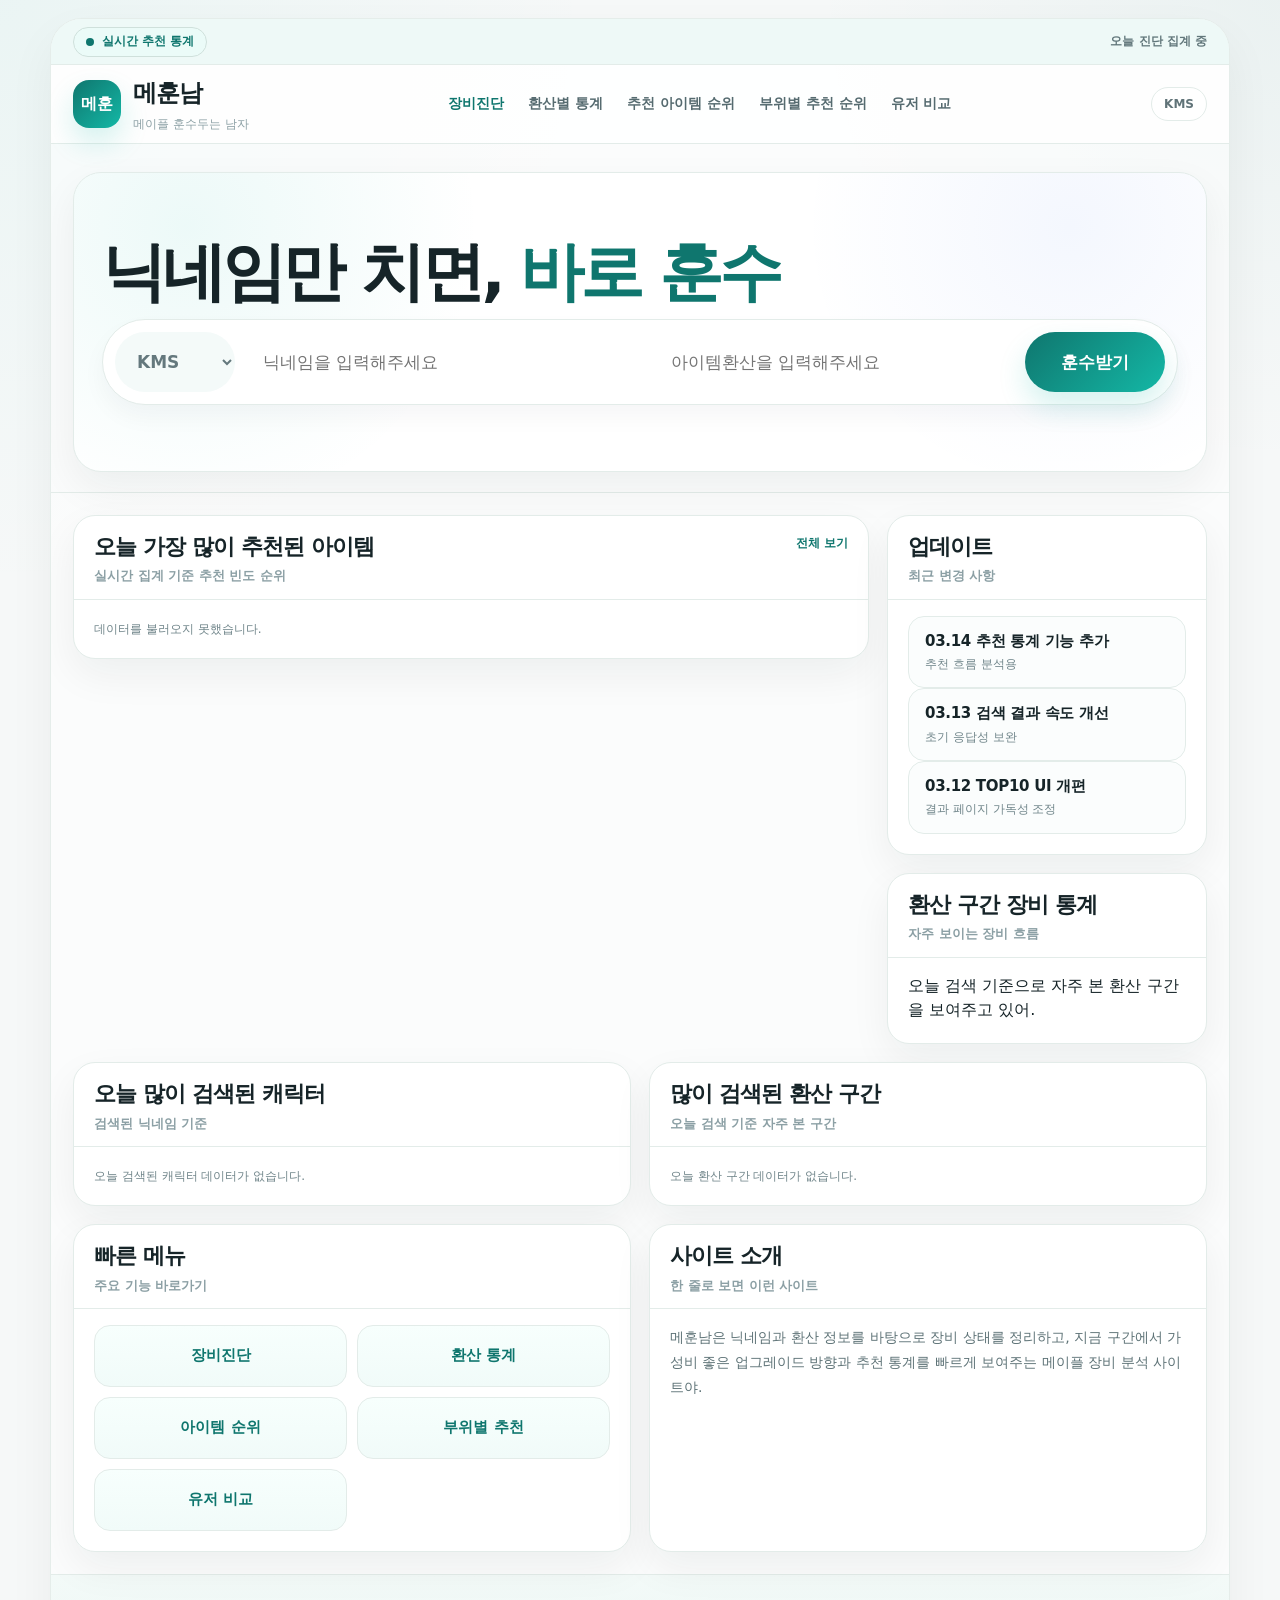
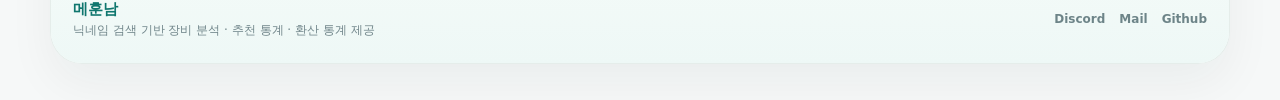
==== index.html @ 99130088 "Fix frontend diagnosis count fallback" ====
﻿<!DOCTYPE html>
<html lang="ko">
<head>
  <meta charset="UTF-8" />
  <meta name="viewport" content="width=device-width, initial-scale=1.0" />
  <title>메훈남</title>
  <link rel="stylesheet" href="/style.css?v=40" />
</head>
<body>
  <main class="page-shell">
    <div class="container">
      <div class="frame">
        <div class="top-strip">
          <div class="live-pill"><span class="live-dot"></span>실시간 추천 통계</div>
          <div class="top-meta" id="dailyDiagnosisCount">오늘 진단 집계 중</div>
        </div>

        <header class="site-header">
          <div class="header-inner">
            <a href="/index.html" class="brand">
              <div class="brand-badge">메훈</div>
              <div class="brand-copy">
                <strong>메훈남</strong>
                <span>메이플 훈수두는 남자</span>
              </div>
            </a>

            <nav class="main-nav">
              <a href="/result.html" class="active">장비진단</a>
              <a href="/stats-hwan.html">환산별 통계</a>
              <a href="/ranking-items.html">추천 아이템 순위</a>
              <a href="/ranking-slot.html">부위별 추천 순위</a>
              <a href="/compare.html">유저 비교</a>
            </nav>

            <div class="header-actions">
              <button type="button" class="action-chip">KMS</button>
            </div>
          </div>
        </header>

        <section class="hero">
          <div class="hero-grid">
            <div class="hero-panel">
              <h1 class="hero-title">닉네임만 치면, <strong>바로 훈수</strong></h1>
              <div class="search-pill">
                <select aria-label="서버">
                  <option>KMS</option>
                </select>
                <input id="nicknameInput" type="text" placeholder="닉네임을 입력해주세요" />
                <input id="hwanInput" type="text" placeholder="아이템환산을 입력해주세요" />
                <button id="searchBtn" type="button">훈수받기</button>
              </div>
            </div>
          </div>
        </section>

        <section class="home-section">
          <div class="home-grid">
            <div class="left-col">
              <section class="card">
                <div class="card-head">
                  <div>
                    <div class="card-title">오늘 가장 많이 추천된 아이템</div>
                    <div class="card-sub">실시간 집계 기준 추천 빈도 순위</div>
                  </div>
                  <a href="/ranking-items.html" class="card-link">전체 보기</a>
                </div>
                <div class="card-body">
                  <div id="recommendedItemsToday">데이터를 불러오는 중...</div>
                </div>
              </section>
            </div>

            <div class="right-col">
              <section class="card">
                <div class="card-head">
                  <div>
                    <div class="card-title">업데이트</div>
                    <div class="card-sub">최근 변경 사항</div>
                  </div>
                </div>
                <div class="card-body">
                  <div class="simple-rank-card"><div class="simple-rank-title">03.14 추천 통계 기능 추가</div><div class="simple-rank-sub">추천 흐름 분석용</div></div>
                  <div class="simple-rank-card"><div class="simple-rank-title">03.13 검색 결과 속도 개선</div><div class="simple-rank-sub">초기 응답성 보완</div></div>
                  <div class="simple-rank-card"><div class="simple-rank-title">03.12 TOP10 UI 개편</div><div class="simple-rank-sub">결과 페이지 가독성 조정</div></div>
                </div>
              </section>

              <section class="card">
                <div class="card-head">
                  <div>
                    <div class="card-title">환산 구간 장비 통계</div>
                    <div class="card-sub">자주 보이는 장비 흐름</div>
                  </div>
                </div>
                <div class="card-body">
                  <div id="hwanSummaryText">데이터를 불러오는 중...</div>
                </div>
              </section>
            </div>
          </div>

          <div class="bottom-grid">
            <section class="card">
              <div class="card-head">
                <div>
                  <div class="card-title">오늘 많이 검색된 캐릭터</div>
                  <div class="card-sub">검색된 닉네임 기준</div>
                </div>
              </div>
              <div class="card-body">
                <div id="searchedCharactersToday">데이터를 불러오는 중...</div>
              </div>
            </section>

            <section class="card">
              <div class="card-head">
                <div>
                  <div class="card-title">많이 검색된 환산 구간</div>
                  <div class="card-sub">오늘 검색 기준 자주 본 구간</div>
                </div>
              </div>
              <div class="card-body">
                <div id="hwanBucketsToday">데이터를 불러오는 중...</div>
              </div>
            </section>

            <section class="card">
              <div class="card-head">
                <div>
                  <div class="card-title">빠른 메뉴</div>
                  <div class="card-sub">주요 기능 바로가기</div>
                </div>
              </div>
              <div class="card-body quick-menu-list">
                <a href="/result.html" class="quick-menu-button">장비진단</a>
                <a href="/stats-hwan.html" class="quick-menu-button">환산 통계</a>
                <a href="/ranking-items.html" class="quick-menu-button">아이템 순위</a>
                <a href="/ranking-slot.html" class="quick-menu-button">부위별 추천</a>
                <a href="/compare.html" class="quick-menu-button">유저 비교</a>
              </div>
            </section>

            <section class="card">
              <div class="card-head">
                <div>
                  <div class="card-title">사이트 소개</div>
                  <div class="card-sub">한 줄로 보면 이런 사이트</div>
                </div>
              </div>
              <div class="card-body site-intro">
                메훈남은 닉네임과 환산 정보를 바탕으로 장비 상태를 정리하고, 지금 구간에서 가성비 좋은 업그레이드 방향과 추천 통계를 빠르게 보여주는 메이플 장비 분석 사이트야.
              </div>
            </section>
          </div>
        </section>

        <footer class="footer">
          <div class="footer-inner">
            <div>
              <div class="footer-title">메훈남</div>
              <div class="footer-sub">닉네임 검색 기반 장비 분석 · 추천 통계 · 환산 통계 제공</div>
            </div>
            <div class="footer-links">
              <a href="#">Discord</a>
              <a href="#">Mail</a>
              <a href="#">Github</a>
            </div>
          </div>
        </footer>
      </div>
    </div>
  </main>

  <script src="/script.js?v=16"></script>
</body>
</html>
---- style.css ----
:root{
  --bg:#f6f8f8;
  --panel:#ffffff;
  --panel-soft:#fbfdfd;
  --line:#e3ece9;
  --line-strong:#cfe0db;
  --text:#162428;
  --text-2:#5f7479;
  --text-3:#8ca0a5;
  --navy:#0f766e;
  --mint:#14b8a6;
  --mint-soft:#ebfbf8;
  --mint-soft-2:#f4fdfb;
  --blue:#2563eb;
  --radius-xl:28px;
  --radius-lg:22px;
  --radius-md:16px;
  --shadow:0 16px 40px rgba(17,35,42,.06);
}

*{box-sizing:border-box}
html,body{margin:0;padding:0}
body{
  font-family:Pretendard, system-ui, -apple-system, "Apple SD Gothic Neo", "Noto Sans KR", sans-serif;
  background:
    radial-gradient(circle at top left, rgba(20,184,166,.05), transparent 28%),
    radial-gradient(circle at top right, rgba(15,118,110,.05), transparent 22%),
    var(--bg);
  color:var(--text);
  line-height:1.55;
}
a{text-decoration:none;color:inherit}
button,input,select{font:inherit}
.container{width:min(1180px, calc(100% - 32px));margin:0 auto}

.page-shell{padding:18px 0 36px}
.frame{
  background:rgba(255,255,255,.55);
  border:1px solid rgba(227,236,233,.92);
  border-radius:32px;
  overflow:hidden;
  box-shadow:0 20px 48px rgba(17,35,42,.05);
}
.top-strip{
  height:46px;padding:0 22px;background:#eef9f7;border-bottom:1px solid var(--line);
  display:flex;align-items:center;justify-content:space-between
}
.live-pill{
  display:inline-flex;align-items:center;gap:8px;height:30px;padding:0 12px;
  border-radius:999px;background:var(--mint-soft);border:1px solid var(--line-strong);
  color:var(--navy);font-size:12px;font-weight:900
}
.live-dot{width:8px;height:8px;border-radius:50%;background:var(--navy)}
.top-meta{font-size:12px;color:#62777b;font-weight:800}

.site-header{
  background:rgba(255,255,255,.88);
  border-bottom:1px solid var(--line);
  padding:0 22px;
}
.header-inner{
  min-height:78px;
  display:grid;
  grid-template-columns:auto 1fr auto;
  gap:20px;
  align-items:center;
}
.brand{display:flex;align-items:center;gap:12px}
.brand-badge{
  width:48px;height:48px;border-radius:16px;
  background:linear-gradient(135deg,var(--navy),var(--mint));
  color:#fff;display:grid;place-items:center;
  font-size:16px;font-weight:900;
  box-shadow:0 14px 28px rgba(20,184,166,.18)
}
.brand-copy strong{display:block;font-size:24px;font-weight:900;letter-spacing:-.04em}
.brand-copy span{display:block;margin-top:3px;font-size:12px;color:var(--text-3)}
.main-nav{display:flex;justify-content:center;gap:24px;flex-wrap:wrap}
.main-nav a{font-size:14px;font-weight:800;color:#566b70}
.main-nav a.active{color:var(--navy)}
.header-actions{display:flex;gap:8px;flex-wrap:wrap}
.action-chip{
  height:34px;padding:0 12px;border-radius:999px;border:1px solid var(--line);
  background:#fff;color:#607378;font-size:12px;font-weight:900
}

.card{
  background:var(--panel);
  border:1px solid var(--line);
  border-radius:var(--radius-lg);
  box-shadow:var(--shadow);
  overflow:hidden;
}
.card-head{
  padding:18px 20px 12px;
  border-bottom:1px solid var(--line);
  display:flex;align-items:flex-start;justify-content:space-between;gap:12px;
}
.card-title{font-size:22px;font-weight:900;letter-spacing:-.04em;line-height:1.2}
.card-sub{margin-top:6px;font-size:13px;color:var(--text-3);font-weight:700;line-height:1.55}
.card-link{font-size:12px;font-weight:900;color:var(--navy)}
.card-body{padding:16px 20px 20px}

.search-pill{
  display:grid;grid-template-columns:120px 1fr 1fr 124px;
  gap:10px;padding:10px;border-radius:999px;background:#fff;border:1px solid var(--line);
  box-shadow:0 12px 24px rgba(17,35,42,.04)
}
.search-pill input,.search-pill select{
  height:54px;border:0;outline:0;background:transparent;border-radius:999px;padding:0 18px;font-size:16px;color:var(--text)
}
.search-pill select{background:#f4faf9;color:#64787d;font-weight:900}
.search-pill button{
  height:54px;border:0;border-radius:999px;
  background:linear-gradient(135deg,var(--navy),var(--mint));
  color:#fff;font-size:16px;font-weight:900;box-shadow:0 14px 28px rgba(20,184,166,.18)
}

.hero{padding:28px 22px 20px;border-bottom:1px solid var(--line)}
.hero-grid{display:grid;grid-template-columns:minmax(0,1fr) 286px;gap:18px;align-items:stretch}
.hero-panel{
  padding:28px;
  border:1px solid var(--line);
  border-radius:var(--radius-xl);
  background:
    radial-gradient(circle at 10% 18%, rgba(20,184,166,.08), transparent 28%),
    radial-gradient(circle at 88% 18%, rgba(37,99,235,.05), transparent 26%),
    var(--panel);
  box-shadow:var(--shadow)
}
.hero-title{margin:0 0 12px;font-size:56px;font-weight:900;letter-spacing:-.06em;line-height:1.08}
.hero-title strong{color:var(--navy)}
.hero-desc{margin:0 0 22px;max-width:760px;font-size:16px;color:#61777c;line-height:1.75}
.hero-side-card{
  border:1px solid var(--line);border-radius:var(--radius-xl);background:var(--panel);box-shadow:var(--shadow);
  padding:20px;display:flex;flex-direction:column;justify-content:center
}
.side-k{font-size:12px;color:var(--text-3);font-weight:900}
.side-v{margin-top:8px;font-size:24px;line-height:1.3;font-weight:900;letter-spacing:-.04em}
.side-sub{margin-top:8px;font-size:13px;color:#697f84;line-height:1.65}

.home-section{padding:22px}
.home-grid{
  display:grid;grid-template-columns:minmax(0,1fr) 320px;gap:18px;align-items:start
}
.right-col,.left-col{display:grid;gap:18px}
.bottom-grid{display:grid;grid-template-columns:1fr 1fr;gap:18px;margin-top:18px}

.today-rec-hero,.today-rec-row,.simple-rank-card,.bucket-row,.quick-menu-button{
  border:1px solid var(--line);
  background:var(--panel-soft);
  border-radius:16px;
}
.today-rec-hero{
  display:grid;grid-template-columns:40px 1fr 70px;gap:12px;align-items:center;padding:14px 16px;margin-bottom:10px
}
.today-rec-row{
  display:grid;grid-template-columns:34px 1fr 54px 56px;gap:10px;align-items:center;padding:12px 14px
}
.today-rec-list,.quick-menu-list{display:grid;gap:10px}
.today-rec-rank,.today-rec-row-rank{
  width:34px;height:34px;border-radius:50%;display:grid;place-items:center;
  background:var(--mint-soft);border:1px solid var(--line-strong);color:var(--navy);font-size:13px;font-weight:900
}
.today-rec-title,.today-rec-row-title,.simple-rank-title,.bucket-label{
  font-size:15px;font-weight:900;line-height:1.35;letter-spacing:-.02em
}
.today-rec-sub,.today-rec-meta,.today-rec-row-sub,.simple-rank-sub,.bucket-count,.empty-text{
  margin-top:4px;font-size:12px;color:#70858a;line-height:1.55
}
.today-rec-delta,.today-rec-row-delta{font-size:13px;font-weight:900;color:var(--navy);text-align:right}
.today-rec-row-count{font-size:12px;font-weight:800;color:#5f7378;text-align:right}

.simple-rank-card,.bucket-row{padding:14px 16px;min-height:64px;display:flex;flex-direction:column;justify-content:center}
.bucket-row{display:flex;justify-content:space-between;align-items:center}

.quick-menu-list{grid-template-columns:1fr 1fr}
.quick-menu-button{
  min-height:62px;padding:14px 16px;display:flex;align-items:center;justify-content:center;text-align:center;
  font-size:15px;font-weight:900;color:var(--navy);background:linear-gradient(180deg,#f7fffd,#f1fbf9)
}
.site-intro{font-size:14px;color:#5e7377;line-height:1.8}

.table-wrap{overflow:auto}
.table{width:100%;border-collapse:collapse;min-width:980px}
.table th,.table td{padding:12px 12px;border-bottom:1px solid var(--line);text-align:left;font-size:13px;vertical-align:top}
.table th{background:#f3faf8;color:#51666b;font-weight:900}
.table tr:last-child td{border-bottom:0}

.footer{padding:0 22px;background:linear-gradient(180deg,#f3faf8,#eef8f6);border-top:1px solid var(--line)}
.footer-inner{min-height:88px;display:flex;align-items:center;justify-content:space-between;gap:14px;flex-wrap:wrap}
.footer-title{font-size:15px;font-weight:900;color:var(--navy)}
.footer-sub{font-size:12px;color:#70858a;line-height:1.55}
.footer-links{display:flex;gap:14px;flex-wrap:wrap}
.footer-links a{font-size:12px;color:#6d8488;font-weight:800}

.page-hero{padding:22px}
.page-title{font-size:32px;font-weight:900;letter-spacing:-.05em;margin:0 0 8px}
.page-desc{font-size:14px;color:#63787d;line-height:1.65;margin:0}
.filters{
  display:grid;grid-template-columns:repeat(5,minmax(0,1fr));gap:10px;
}
.filters.filters-6{grid-template-columns:repeat(6,minmax(0,1fr))}
.filters input,.filters select,.filters button{
  height:46px;border-radius:14px;border:1px solid var(--line);padding:0 14px;background:#fff
}
.filters button{border:0;background:linear-gradient(135deg,var(--navy),var(--mint));color:#fff;font-weight:900}
.top3-wrap{display:grid;grid-template-columns:repeat(3,1fr);gap:14px}
.top3-card{border:1px solid var(--line);border-radius:18px;background:var(--panel-soft);padding:16px}
.top3-rank{font-size:12px;font-weight:900;color:#71848a}
.top3-name{margin-top:8px;font-size:18px;font-weight:900;line-height:1.3}
.top3-sub{margin-top:6px;font-size:13px;color:#71848a;line-height:1.6}
.metric-row{display:grid;grid-template-columns:1fr 1fr;gap:10px;margin-top:12px}
.metric-box{border:1px solid var(--line);border-radius:14px;background:#fff;padding:10px}
.metric-k{font-size:12px;color:#71848a;font-weight:900}
.metric-v{margin-top:6px;font-size:16px;font-weight:900;color:var(--navy)}

.compare-grid{display:grid;grid-template-columns:1fr 1fr;gap:18px}
.compare-box{border:1px solid var(--line);border-radius:18px;background:var(--panel-soft);padding:16px}
.compare-box h3{margin:0 0 10px;font-size:18px}
.grid-2{display:grid;grid-template-columns:1fr 1fr;gap:18px}

@media (max-width:1100px){
  .header-inner{grid-template-columns:1fr}
  .main-nav{justify-content:flex-start;gap:16px}
  .hero-grid,.home-grid,.bottom-grid,.compare-grid,.grid-2{grid-template-columns:1fr}
  .search-pill,.filters,.filters.filters-6,.top3-wrap{grid-template-columns:1fr}
}
@media (max-width:760px){
  .container{width:min(1180px, calc(100% - 20px))}
  .top-strip,.site-header,.hero,.home-section,.page-hero,.footer{padding-left:14px;padding-right:14px}
  .frame{border-radius:22px}
  .brand-badge{width:42px;height:42px;border-radius:14px;font-size:14px}
  .brand-copy strong{font-size:20px}
  .hero-title{font-size:34px}
  .header-actions{display:none}
  .main-nav{gap:14px}
  .main-nav a{font-size:13px}
  .today-rec-row{grid-template-columns:34px 1fr 56px}
  .today-rec-row-count{display:none}
  .quick-menu-list{grid-template-columns:1fr}
}


/* v8 search focus */
.hero-grid{
  grid-template-columns:1fr !important;
}
.hero-panel{
  min-height:300px;
  display:flex;
  flex-direction:column;
  justify-content:center;
}
.hero-title{
  font-size:64px !important;
  line-height:1.04 !important;
  margin-bottom:14px !important;
}
.hero-desc{
  font-size:17px !important;
  max-width:820px !important;
  margin-bottom:26px !important;
}
.search-pill{
  grid-template-columns:120px 1.1fr 1fr 140px !important;
  padding:12px !important;
}
.search-pill input,
.search-pill select,
.search-pill button{
  height:60px !important;
  font-size:17px !important;
}
.home-grid{
  grid-template-columns:minmax(0,1fr) 320px !important;
}
@media (max-width:1100px){
  .hero-title{
    font-size:44px !important;
    line-height:1.1 !important;
  }
  .search-pill{
    grid-template-columns:1fr !important;
  }
}
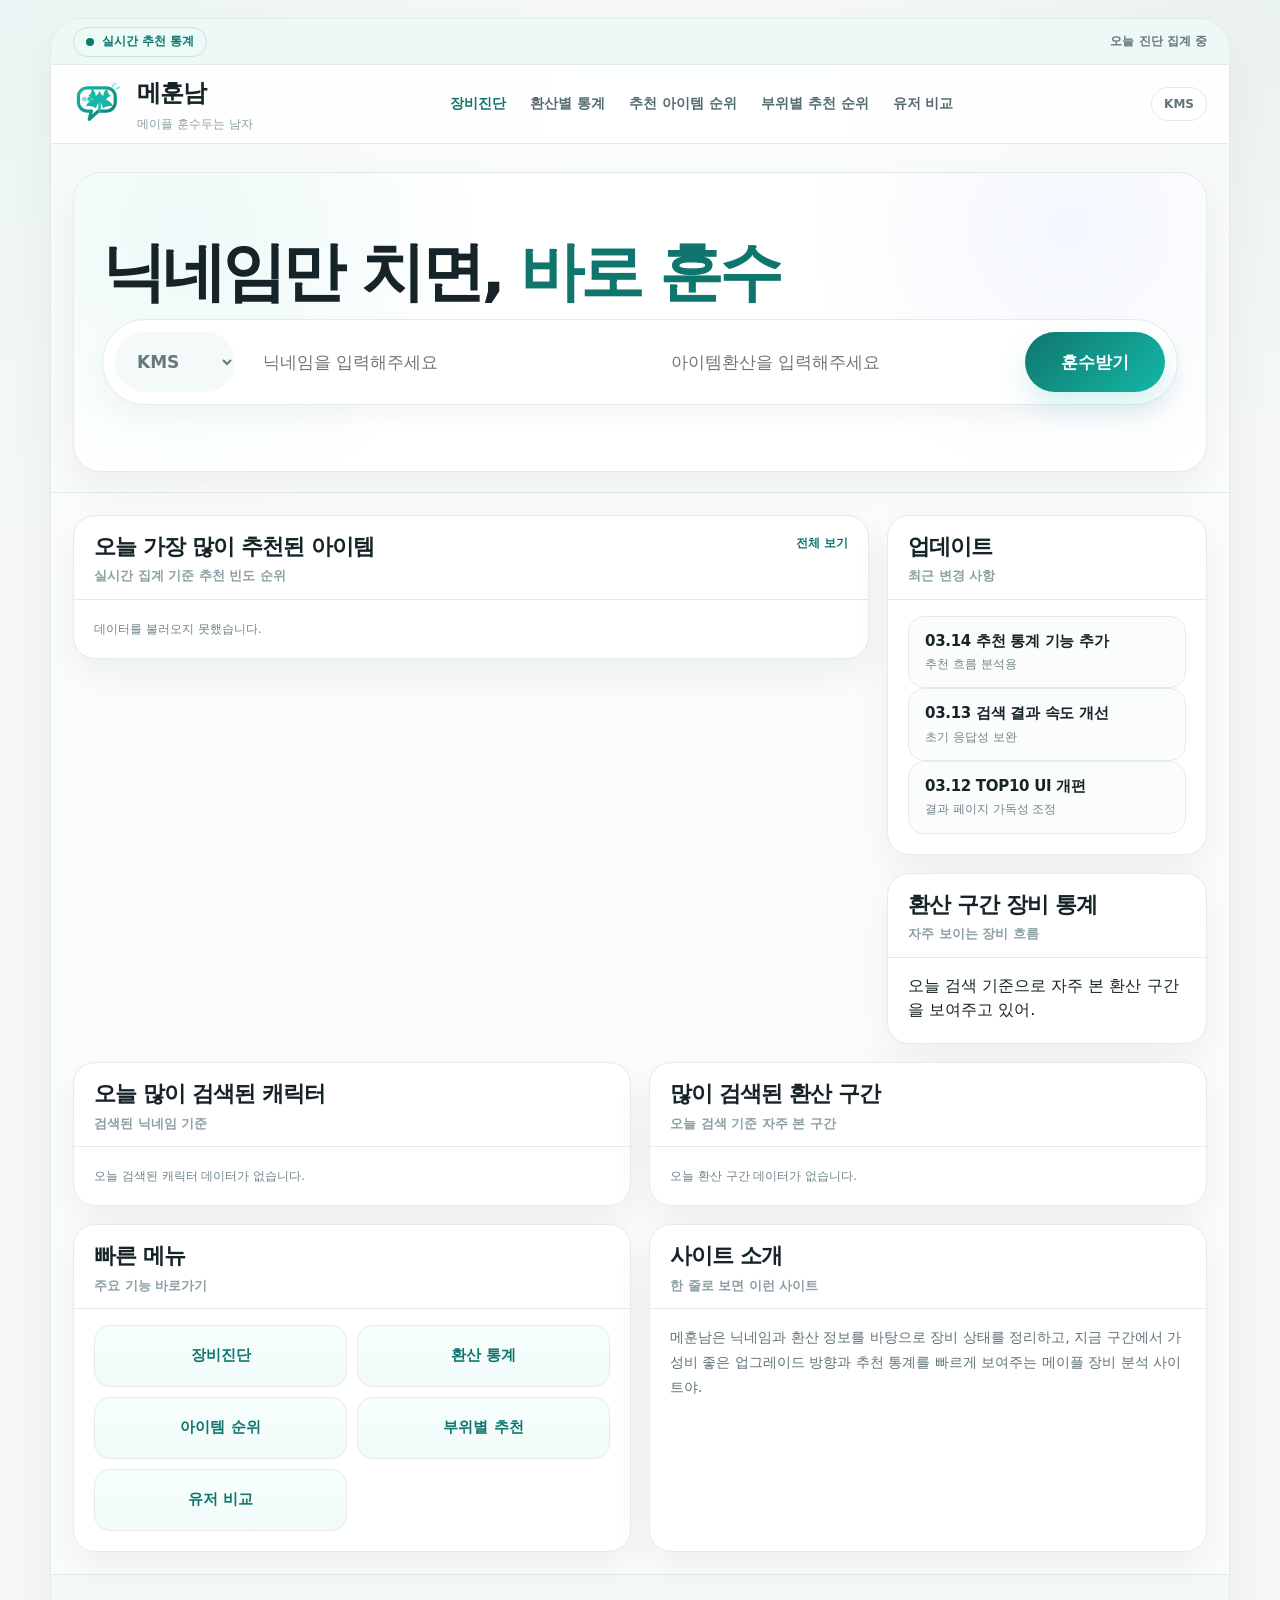
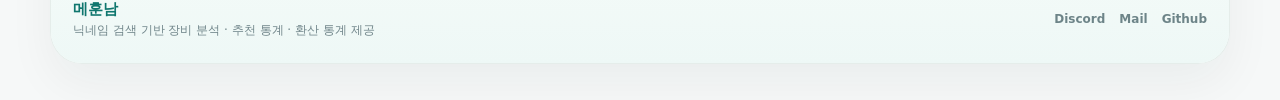
==== commit f8e486ff: "Add files via upload" ====
--- a/index.html
+++ b/index.html
@@ -1,179 +1,179 @@
-﻿<!DOCTYPE html>
-<html lang="ko">
-<head>
-  <meta charset="UTF-8" />
-  <meta name="viewport" content="width=device-width, initial-scale=1.0" />
-  <title>메훈남</title>
-  <link rel="stylesheet" href="/style.css?v=40" />
-</head>
-<body>
-  <main class="page-shell">
-    <div class="container">
-      <div class="frame">
-        <div class="top-strip">
-          <div class="live-pill"><span class="live-dot"></span>실시간 추천 통계</div>
+﻿<!DOCTYPE html>
+<html lang="ko">
+<head>
+  <meta charset="UTF-8" />
+  <meta name="viewport" content="width=device-width, initial-scale=1.0" />
+  <title>메훈남</title>
+  <link rel="stylesheet" href="/style.css?v=40" />
+</head>
+<body>
+  <main class="page-shell">
+    <div class="container">
+      <div class="frame">
+        <div class="top-strip">
+          <div class="live-pill"><span class="live-dot"></span>실시간 추천 통계</div>
           <div class="top-meta" id="dailyDiagnosisCount">오늘 진단 집계 중</div>
-        </div>
-
-        <header class="site-header">
-          <div class="header-inner">
-            <a href="/index.html" class="brand">
-              <div class="brand-badge">메훈</div>
-              <div class="brand-copy">
-                <strong>메훈남</strong>
-                <span>메이플 훈수두는 남자</span>
-              </div>
-            </a>
-
-            <nav class="main-nav">
-              <a href="/result.html" class="active">장비진단</a>
-              <a href="/stats-hwan.html">환산별 통계</a>
-              <a href="/ranking-items.html">추천 아이템 순위</a>
-              <a href="/ranking-slot.html">부위별 추천 순위</a>
-              <a href="/compare.html">유저 비교</a>
-            </nav>
-
+        </div>
+
+        <header class="site-header">
+          <div class="header-inner">
+            <a href="/index.html" class="brand">
+              <div class="brand-badge" aria-hidden="true">메훈</div>
+              <div class="brand-copy">
+                <strong>메훈남</strong>
+                <span>메이플 훈수두는 남자</span>
+              </div>
+            </a>
+
+            <nav class="main-nav">
+              <a href="/result.html" class="active">장비진단</a>
+              <a href="/stats-hwan.html">환산별 통계</a>
+              <a href="/ranking-items.html">추천 아이템 순위</a>
+              <a href="/ranking-slot.html">부위별 추천 순위</a>
+              <a href="/compare.html">유저 비교</a>
+            </nav>
+
             <div class="header-actions">
               <button type="button" class="action-chip">KMS</button>
-            </div>
-          </div>
-        </header>
-
-        <section class="hero">
-          <div class="hero-grid">
-            <div class="hero-panel">
-              <h1 class="hero-title">닉네임만 치면, <strong>바로 훈수</strong></h1>-
-              <div class="search-pill">
-                <select aria-label="서버">
-                  <option>KMS</option>
-                </select>
-                <input id="nicknameInput" type="text" placeholder="닉네임을 입력해주세요" />
-                <input id="hwanInput" type="text" placeholder="아이템환산을 입력해주세요" />
-                <button id="searchBtn" type="button">훈수받기</button>
-              </div>
-            </div>
-          </div>
-        </section>
-
-        <section class="home-section">
-          <div class="home-grid">
-            <div class="left-col">
-              <section class="card">
-                <div class="card-head">
-                  <div>
-                    <div class="card-title">오늘 가장 많이 추천된 아이템</div>
-                    <div class="card-sub">실시간 집계 기준 추천 빈도 순위</div>
-                  </div>
-                  <a href="/ranking-items.html" class="card-link">전체 보기</a>
-                </div>
-                <div class="card-body">
-                  <div id="recommendedItemsToday">데이터를 불러오는 중...</div>
-                </div>
-              </section>
-            </div>
-
-            <div class="right-col">
-              <section class="card">
-                <div class="card-head">
-                  <div>
-                    <div class="card-title">업데이트</div>
-                    <div class="card-sub">최근 변경 사항</div>
-                  </div>
-                </div>
-                <div class="card-body">
-                  <div class="simple-rank-card"><div class="simple-rank-title">03.14 추천 통계 기능 추가</div><div class="simple-rank-sub">추천 흐름 분석용</div></div>
-                  <div class="simple-rank-card"><div class="simple-rank-title">03.13 검색 결과 속도 개선</div><div class="simple-rank-sub">초기 응답성 보완</div></div>
-                  <div class="simple-rank-card"><div class="simple-rank-title">03.12 TOP10 UI 개편</div><div class="simple-rank-sub">결과 페이지 가독성 조정</div></div>
-                </div>
-              </section>
-
-              <section class="card">
-                <div class="card-head">
-                  <div>
-                    <div class="card-title">환산 구간 장비 통계</div>
-                    <div class="card-sub">자주 보이는 장비 흐름</div>
-                  </div>
-                </div>
-                <div class="card-body">
-                  <div id="hwanSummaryText">데이터를 불러오는 중...</div>
-                </div>
-              </section>
-            </div>
-          </div>
-
-          <div class="bottom-grid">
-            <section class="card">
-              <div class="card-head">
-                <div>
-                  <div class="card-title">오늘 많이 검색된 캐릭터</div>
-                  <div class="card-sub">검색된 닉네임 기준</div>
-                </div>
-              </div>
-              <div class="card-body">
-                <div id="searchedCharactersToday">데이터를 불러오는 중...</div>
-              </div>
-            </section>
-
-            <section class="card">
-              <div class="card-head">
-                <div>
-                  <div class="card-title">많이 검색된 환산 구간</div>
-                  <div class="card-sub">오늘 검색 기준 자주 본 구간</div>
-                </div>
-              </div>
-              <div class="card-body">
-                <div id="hwanBucketsToday">데이터를 불러오는 중...</div>
-              </div>
-            </section>
-
-            <section class="card">
-              <div class="card-head">
-                <div>
-                  <div class="card-title">빠른 메뉴</div>
-                  <div class="card-sub">주요 기능 바로가기</div>
-                </div>
-              </div>
-              <div class="card-body quick-menu-list">
-                <a href="/result.html" class="quick-menu-button">장비진단</a>
-                <a href="/stats-hwan.html" class="quick-menu-button">환산 통계</a>
-                <a href="/ranking-items.html" class="quick-menu-button">아이템 순위</a>
-                <a href="/ranking-slot.html" class="quick-menu-button">부위별 추천</a>
-                <a href="/compare.html" class="quick-menu-button">유저 비교</a>
-              </div>
-            </section>
-
-            <section class="card">
-              <div class="card-head">
-                <div>
-                  <div class="card-title">사이트 소개</div>
-                  <div class="card-sub">한 줄로 보면 이런 사이트</div>
-                </div>
-              </div>
-              <div class="card-body site-intro">
-                메훈남은 닉네임과 환산 정보를 바탕으로 장비 상태를 정리하고, 지금 구간에서 가성비 좋은 업그레이드 방향과 추천 통계를 빠르게 보여주는 메이플 장비 분석 사이트야.
-              </div>
-            </section>
-          </div>
-        </section>
-
-        <footer class="footer">
-          <div class="footer-inner">
-            <div>
-              <div class="footer-title">메훈남</div>
-              <div class="footer-sub">닉네임 검색 기반 장비 분석 · 추천 통계 · 환산 통계 제공</div>
-            </div>
-            <div class="footer-links">
-              <a href="#">Discord</a>
-              <a href="#">Mail</a>
-              <a href="#">Github</a>
-            </div>
-          </div>
-        </footer>
-      </div>
-    </div>
-  </main>
-
-  <script src="/script.js?v=16"></script>
-</body>
-</html>
+            </div>
+          </div>
+        </header>
+
+        <section class="hero">
+          <div class="hero-grid">
+            <div class="hero-panel">
+              <h1 class="hero-title">닉네임만 치면, <strong>바로 훈수</strong></h1>
+
+              <div class="search-pill">
+                <select aria-label="서버">
+                  <option>KMS</option>
+                </select>
+                <input id="nicknameInput" type="text" placeholder="닉네임을 입력해주세요" />
+                <input id="hwanInput" type="text" placeholder="아이템환산을 입력해주세요" />
+                <button id="searchBtn" type="button">훈수받기</button>
+              </div>
+            </div>
+          </div>
+        </section>
+
+        <section class="home-section">
+          <div class="home-grid">
+            <div class="left-col">
+              <section class="card">
+                <div class="card-head">
+                  <div>
+                    <div class="card-title">오늘 가장 많이 추천된 아이템</div>
+                    <div class="card-sub">실시간 집계 기준 추천 빈도 순위</div>
+                  </div>
+                  <a href="/ranking-items.html" class="card-link">전체 보기</a>
+                </div>
+                <div class="card-body">
+                  <div id="recommendedItemsToday">데이터를 불러오는 중...</div>
+                </div>
+              </section>
+            </div>
+
+            <div class="right-col">
+              <section class="card">
+                <div class="card-head">
+                  <div>
+                    <div class="card-title">업데이트</div>
+                    <div class="card-sub">최근 변경 사항</div>
+                  </div>
+                </div>
+                <div class="card-body">
+                  <div class="simple-rank-card"><div class="simple-rank-title">03.14 추천 통계 기능 추가</div><div class="simple-rank-sub">추천 흐름 분석용</div></div>
+                  <div class="simple-rank-card"><div class="simple-rank-title">03.13 검색 결과 속도 개선</div><div class="simple-rank-sub">초기 응답성 보완</div></div>
+                  <div class="simple-rank-card"><div class="simple-rank-title">03.12 TOP10 UI 개편</div><div class="simple-rank-sub">결과 페이지 가독성 조정</div></div>
+                </div>
+              </section>
+
+              <section class="card">
+                <div class="card-head">
+                  <div>
+                    <div class="card-title">환산 구간 장비 통계</div>
+                    <div class="card-sub">자주 보이는 장비 흐름</div>
+                  </div>
+                </div>
+                <div class="card-body">
+                  <div id="hwanSummaryText">데이터를 불러오는 중...</div>
+                </div>
+              </section>
+            </div>
+          </div>
+
+          <div class="bottom-grid">
+            <section class="card">
+              <div class="card-head">
+                <div>
+                  <div class="card-title">오늘 많이 검색된 캐릭터</div>
+                  <div class="card-sub">검색된 닉네임 기준</div>
+                </div>
+              </div>
+              <div class="card-body">
+                <div id="searchedCharactersToday">데이터를 불러오는 중...</div>
+              </div>
+            </section>
+
+            <section class="card">
+              <div class="card-head">
+                <div>
+                  <div class="card-title">많이 검색된 환산 구간</div>
+                  <div class="card-sub">오늘 검색 기준 자주 본 구간</div>
+                </div>
+              </div>
+              <div class="card-body">
+                <div id="hwanBucketsToday">데이터를 불러오는 중...</div>
+              </div>
+            </section>
+
+            <section class="card">
+              <div class="card-head">
+                <div>
+                  <div class="card-title">빠른 메뉴</div>
+                  <div class="card-sub">주요 기능 바로가기</div>
+                </div>
+              </div>
+              <div class="card-body quick-menu-list">
+                <a href="/result.html" class="quick-menu-button">장비진단</a>
+                <a href="/stats-hwan.html" class="quick-menu-button">환산 통계</a>
+                <a href="/ranking-items.html" class="quick-menu-button">아이템 순위</a>
+                <a href="/ranking-slot.html" class="quick-menu-button">부위별 추천</a>
+                <a href="/compare.html" class="quick-menu-button">유저 비교</a>
+              </div>
+            </section>
+
+            <section class="card">
+              <div class="card-head">
+                <div>
+                  <div class="card-title">사이트 소개</div>
+                  <div class="card-sub">한 줄로 보면 이런 사이트</div>
+                </div>
+              </div>
+              <div class="card-body site-intro">
+                메훈남은 닉네임과 환산 정보를 바탕으로 장비 상태를 정리하고, 지금 구간에서 가성비 좋은 업그레이드 방향과 추천 통계를 빠르게 보여주는 메이플 장비 분석 사이트야.
+              </div>
+            </section>
+          </div>
+        </section>
+
+        <footer class="footer">
+          <div class="footer-inner">
+            <div>
+              <div class="footer-title">메훈남</div>
+              <div class="footer-sub">닉네임 검색 기반 장비 분석 · 추천 통계 · 환산 통계 제공</div>
+            </div>
+            <div class="footer-links">
+              <a href="#">Discord</a>
+              <a href="#">Mail</a>
+              <a href="#">Github</a>
+            </div>
+          </div>
+        </footer>
+      </div>
+    </div>
+  </main>
+
+  <script src="/script.js?v=17"></script>
+</body>
+</html>
--- a/style.css
+++ b/style.css
@@ -68,12 +68,14 @@
 }
 .brand{display:flex;align-items:center;gap:12px}
 .brand-badge{
-  width:48px;height:48px;border-radius:16px;
-  background:linear-gradient(135deg,var(--navy),var(--mint));
-  color:#fff;display:grid;place-items:center;
-  font-size:16px;font-weight:900;
-  box-shadow:0 14px 28px rgba(20,184,166,.18)
-}
+  width:52px;height:52px;flex:0 0 52px;
+  border-radius:16px;
+  background:url('/logo-a.svg') center/contain no-repeat;
+  color:transparent;display:block;
+  box-shadow:none;
+  text-indent:-9999px;overflow:hidden;
+}
+.brand-badge::before{content:"";display:block;width:100%;height:100%}
 .brand-copy strong{display:block;font-size:24px;font-weight:900;letter-spacing:-.04em}
 .brand-copy span{display:block;margin-top:3px;font-size:12px;color:var(--text-3)}
 .main-nav{display:flex;justify-content:center;gap:24px;flex-wrap:wrap}
@@ -231,7 +233,7 @@
   .container{width:min(1180px, calc(100% - 20px))}
   .top-strip,.site-header,.hero,.home-section,.page-hero,.footer{padding-left:14px;padding-right:14px}
   .frame{border-radius:22px}
-  .brand-badge{width:42px;height:42px;border-radius:14px;font-size:14px}
+  .brand-badge{width:44px;height:44px;flex-basis:44px;border-radius:14px}
   .brand-copy strong{font-size:20px}
   .hero-title{font-size:34px}
   .header-actions{display:none}
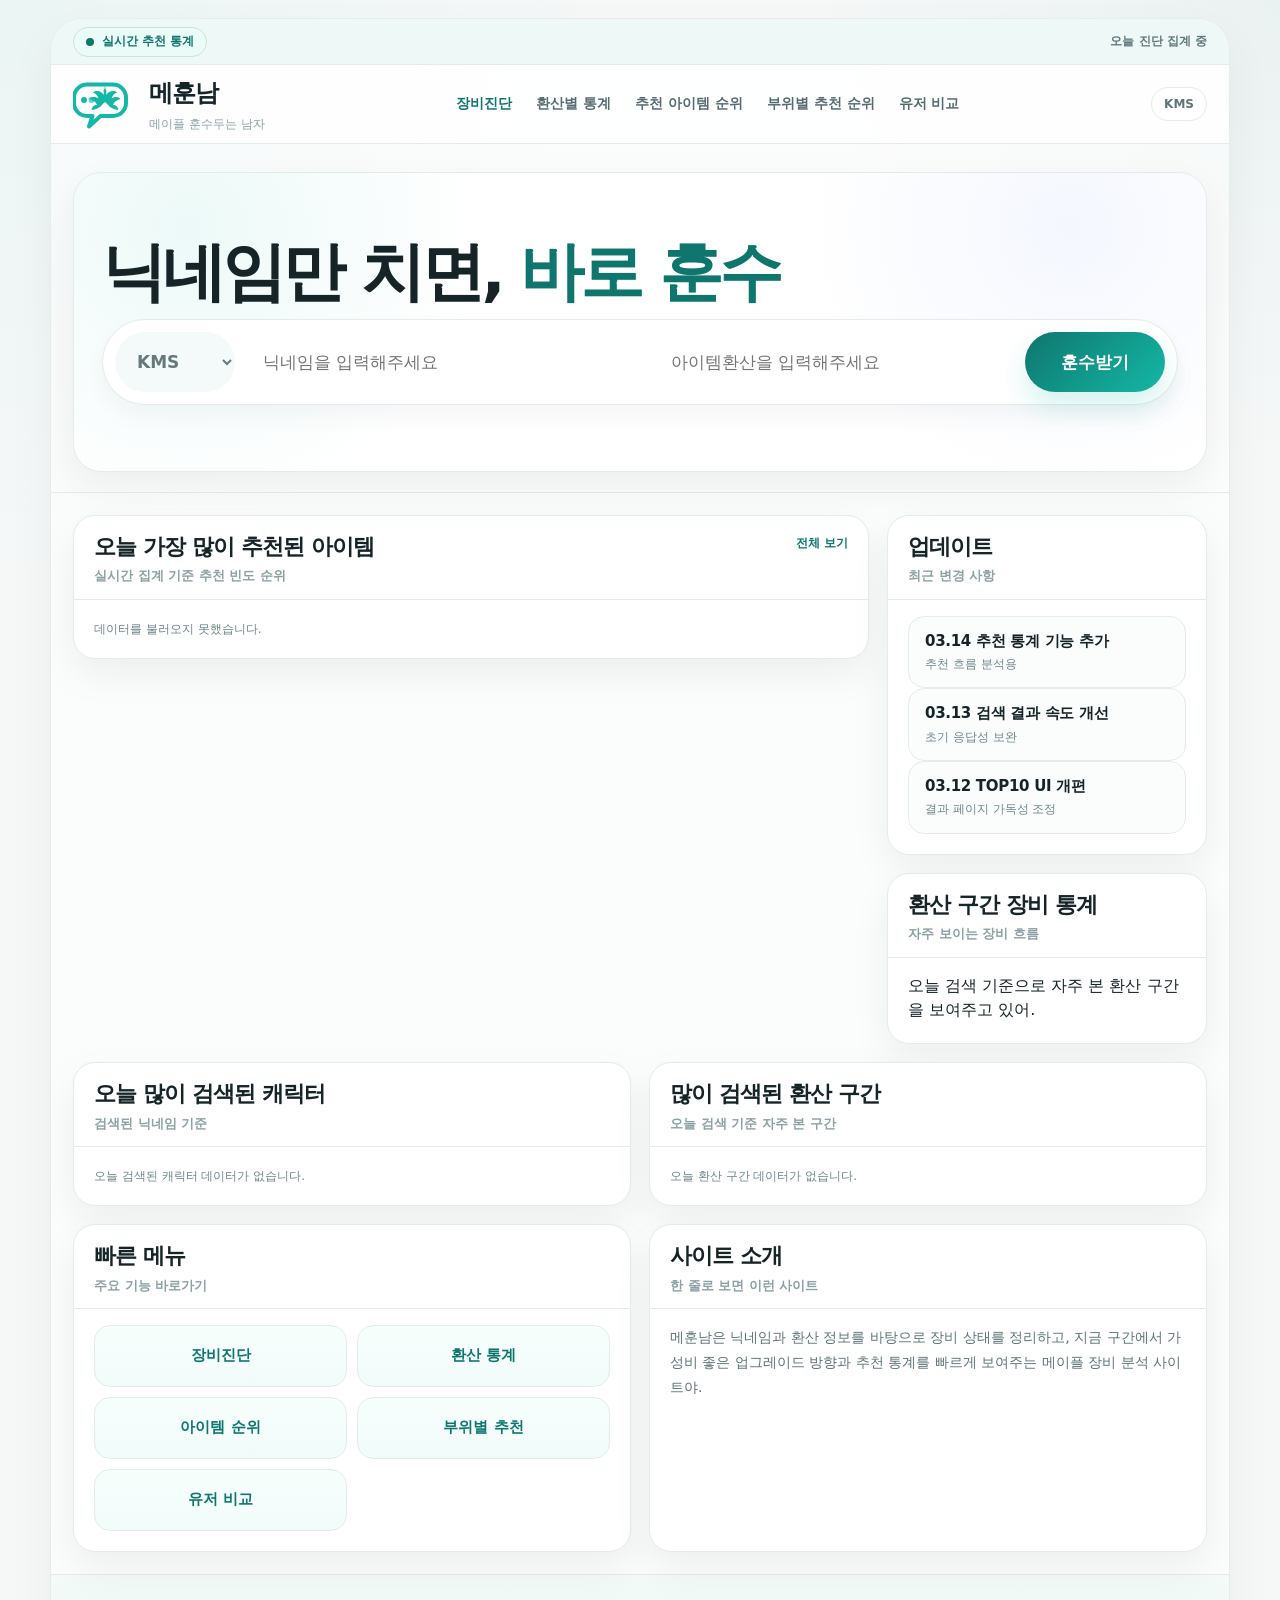
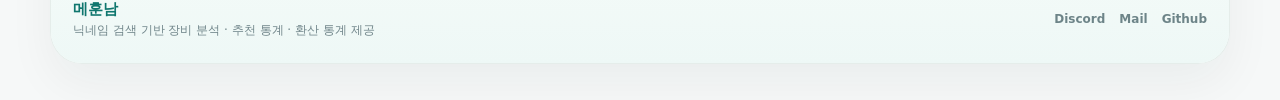
==== commit 6a052ebe: "Add files via upload" ====
--- a/index.html
+++ b/index.html
@@ -18,7 +18,7 @@
         <header class="site-header">
           <div class="header-inner">
             <a href="/index.html" class="brand">
-              <div class="brand-badge" aria-hidden="true">메훈</div>
+              <img class="brand-logo" src="/logo-a.svg" alt="메훈남 로고">
               <div class="brand-copy">
                 <strong>메훈남</strong>
                 <span>메이플 훈수두는 남자</span>
--- a/style.css
+++ b/style.css
@@ -67,15 +67,6 @@
   align-items:center;
 }
 .brand{display:flex;align-items:center;gap:12px}
-.brand-badge{
-  width:52px;height:52px;flex:0 0 52px;
-  border-radius:16px;
-  background:url('/logo-a.svg') center/contain no-repeat;
-  color:transparent;display:block;
-  box-shadow:none;
-  text-indent:-9999px;overflow:hidden;
-}
-.brand-badge::before{content:"";display:block;width:100%;height:100%}
 .brand-copy strong{display:block;font-size:24px;font-weight:900;letter-spacing:-.04em}
 .brand-copy span{display:block;margin-top:3px;font-size:12px;color:var(--text-3)}
 .main-nav{display:flex;justify-content:center;gap:24px;flex-wrap:wrap}
@@ -233,8 +224,7 @@
   .container{width:min(1180px, calc(100% - 20px))}
   .top-strip,.site-header,.hero,.home-section,.page-hero,.footer{padding-left:14px;padding-right:14px}
   .frame{border-radius:22px}
-  .brand-badge{width:44px;height:44px;flex-basis:44px;border-radius:14px}
-  .brand-copy strong{font-size:20px}
+    .brand-copy strong{font-size:20px}
   .hero-title{font-size:34px}
   .header-actions{display:none}
   .main-nav{gap:14px}
@@ -287,3 +277,5 @@
     grid-template-columns:1fr !important;
   }
 }
+
+.brand-badge{display:none !important;}
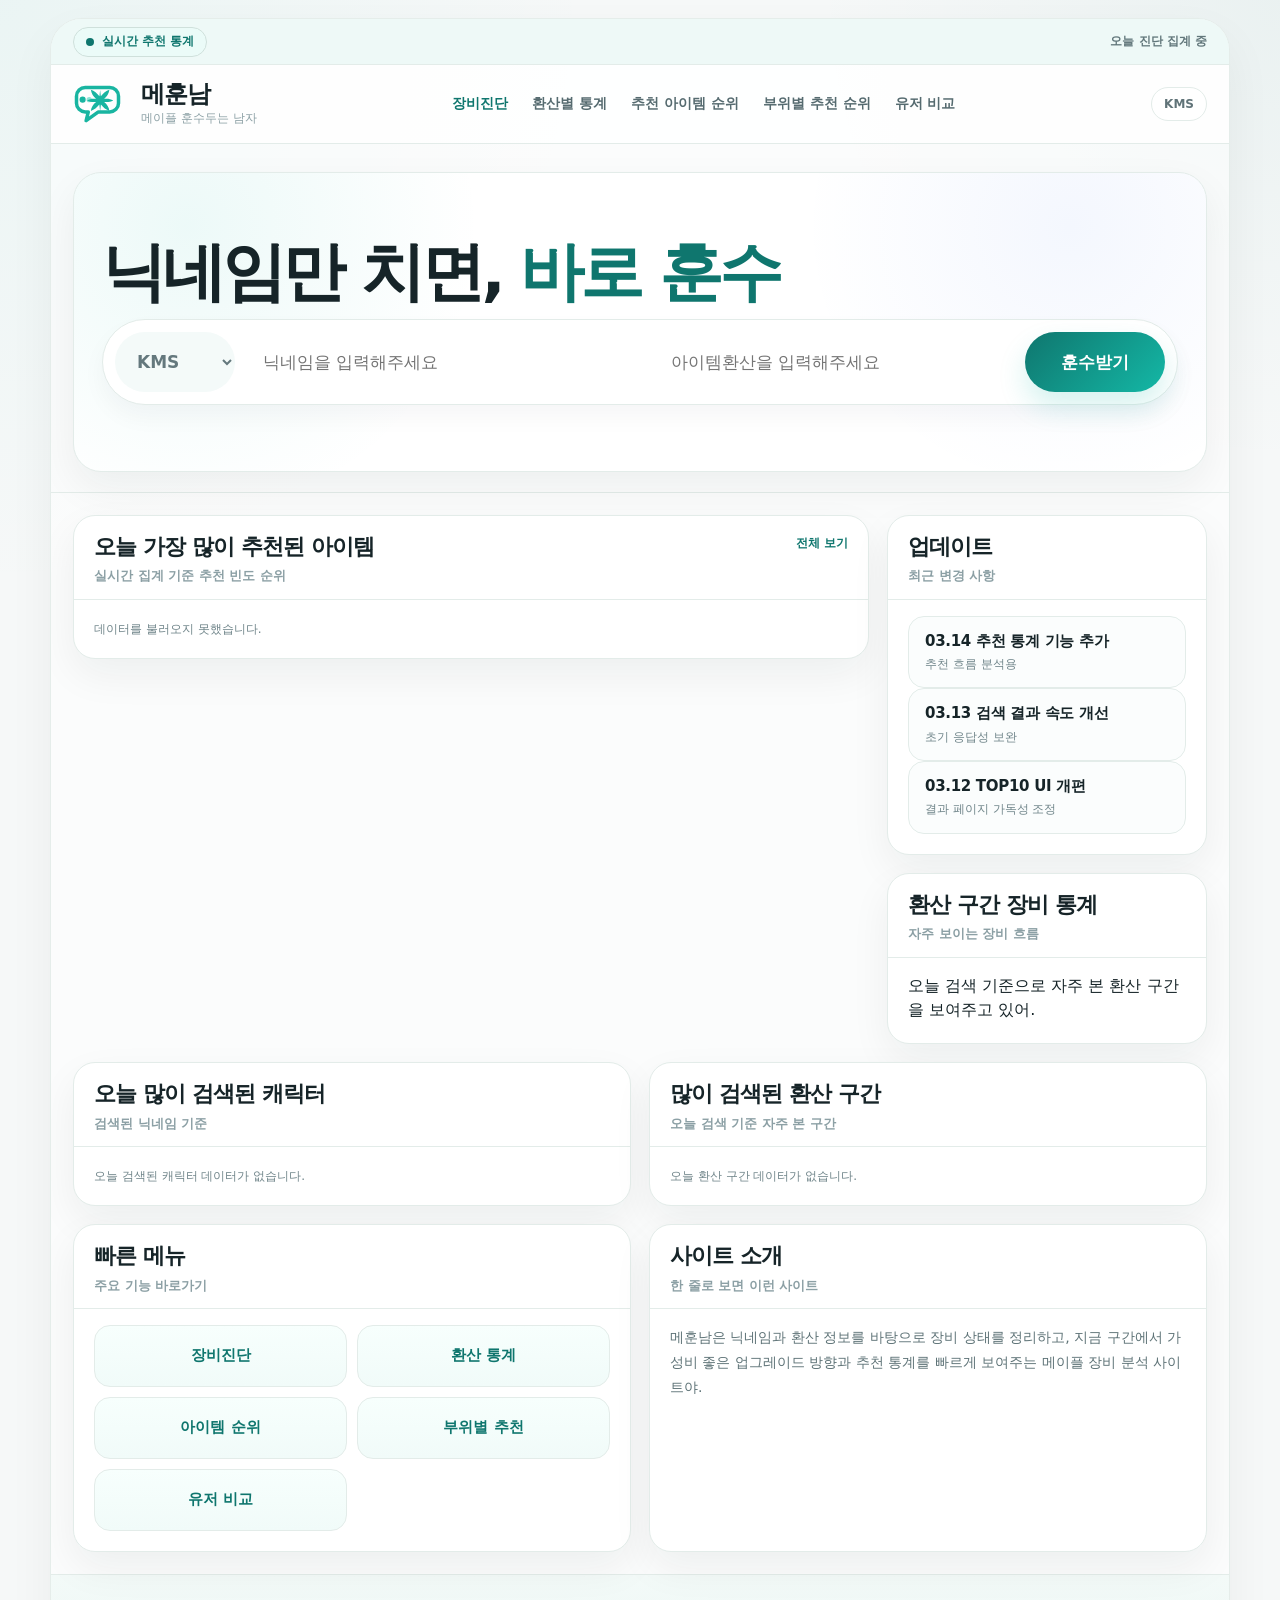
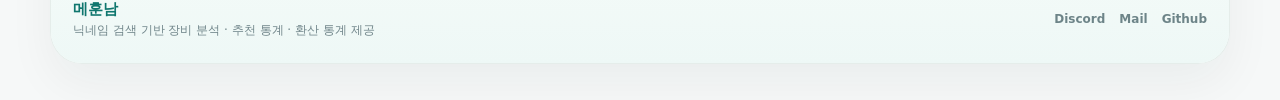
==== commit 93f89e38: "Add files via upload" ====
--- a/index.html
+++ b/index.html
@@ -1,179 +1,179 @@
-﻿<!DOCTYPE html>
-<html lang="ko">
-<head>
-  <meta charset="UTF-8" />
-  <meta name="viewport" content="width=device-width, initial-scale=1.0" />
-  <title>메훈남</title>
-  <link rel="stylesheet" href="/style.css?v=40" />
-</head>
-<body>
-  <main class="page-shell">
-    <div class="container">
-      <div class="frame">
-        <div class="top-strip">
-          <div class="live-pill"><span class="live-dot"></span>실시간 추천 통계</div>
+﻿<!DOCTYPE html>
+<html lang="ko">
+<head>
+  <meta charset="UTF-8" />
+  <meta name="viewport" content="width=device-width, initial-scale=1.0" />
+  <title>메훈남</title>
+  <link rel="stylesheet" href="/style.css?v=40" />
+</head>
+<body>
+  <main class="page-shell">
+    <div class="container">
+      <div class="frame">
+        <div class="top-strip">
+          <div class="live-pill"><span class="live-dot"></span>실시간 추천 통계</div>
           <div class="top-meta" id="dailyDiagnosisCount">오늘 진단 집계 중</div>
-        </div>
-
-        <header class="site-header">
-          <div class="header-inner">
-            <a href="/index.html" class="brand">
-              <img class="brand-logo" src="/logo-a.svg" alt="메훈남 로고">
-              <div class="brand-copy">
-                <strong>메훈남</strong>
-                <span>메이플 훈수두는 남자</span>
-              </div>
-            </a>
-
-            <nav class="main-nav">
-              <a href="/result.html" class="active">장비진단</a>
-              <a href="/stats-hwan.html">환산별 통계</a>
-              <a href="/ranking-items.html">추천 아이템 순위</a>
-              <a href="/ranking-slot.html">부위별 추천 순위</a>
-              <a href="/compare.html">유저 비교</a>
-            </nav>
-
+        </div>
+
+        <header class="site-header">
+          <div class="header-inner">
+            <a href="/index.html" class="brand">
+              <div class="brand-badge">메훈</div>
+              <div class="brand-copy">
+                <strong>메훈남</strong>
+                <span>메이플 훈수두는 남자</span>
+              </div>
+            </a>
+
+            <nav class="main-nav">
+              <a href="/result.html" class="active">장비진단</a>
+              <a href="/stats-hwan.html">환산별 통계</a>
+              <a href="/ranking-items.html">추천 아이템 순위</a>
+              <a href="/ranking-slot.html">부위별 추천 순위</a>
+              <a href="/compare.html">유저 비교</a>
+            </nav>
+
             <div class="header-actions">
               <button type="button" class="action-chip">KMS</button>
-            </div>
-          </div>
-        </header>
-
-        <section class="hero">
-          <div class="hero-grid">
-            <div class="hero-panel">
-              <h1 class="hero-title">닉네임만 치면, <strong>바로 훈수</strong></h1>
-
-              <div class="search-pill">
-                <select aria-label="서버">
-                  <option>KMS</option>
-                </select>
-                <input id="nicknameInput" type="text" placeholder="닉네임을 입력해주세요" />
-                <input id="hwanInput" type="text" placeholder="아이템환산을 입력해주세요" />
-                <button id="searchBtn" type="button">훈수받기</button>
-              </div>
-            </div>
-          </div>
-        </section>
-
-        <section class="home-section">
-          <div class="home-grid">
-            <div class="left-col">
-              <section class="card">
-                <div class="card-head">
-                  <div>
-                    <div class="card-title">오늘 가장 많이 추천된 아이템</div>
-                    <div class="card-sub">실시간 집계 기준 추천 빈도 순위</div>
-                  </div>
-                  <a href="/ranking-items.html" class="card-link">전체 보기</a>
-                </div>
-                <div class="card-body">
-                  <div id="recommendedItemsToday">데이터를 불러오는 중...</div>
-                </div>
-              </section>
-            </div>
-
-            <div class="right-col">
-              <section class="card">
-                <div class="card-head">
-                  <div>
-                    <div class="card-title">업데이트</div>
-                    <div class="card-sub">최근 변경 사항</div>
-                  </div>
-                </div>
-                <div class="card-body">
-                  <div class="simple-rank-card"><div class="simple-rank-title">03.14 추천 통계 기능 추가</div><div class="simple-rank-sub">추천 흐름 분석용</div></div>
-                  <div class="simple-rank-card"><div class="simple-rank-title">03.13 검색 결과 속도 개선</div><div class="simple-rank-sub">초기 응답성 보완</div></div>
-                  <div class="simple-rank-card"><div class="simple-rank-title">03.12 TOP10 UI 개편</div><div class="simple-rank-sub">결과 페이지 가독성 조정</div></div>
-                </div>
-              </section>
-
-              <section class="card">
-                <div class="card-head">
-                  <div>
-                    <div class="card-title">환산 구간 장비 통계</div>
-                    <div class="card-sub">자주 보이는 장비 흐름</div>
-                  </div>
-                </div>
-                <div class="card-body">
-                  <div id="hwanSummaryText">데이터를 불러오는 중...</div>
-                </div>
-              </section>
-            </div>
-          </div>
-
-          <div class="bottom-grid">
-            <section class="card">
-              <div class="card-head">
-                <div>
-                  <div class="card-title">오늘 많이 검색된 캐릭터</div>
-                  <div class="card-sub">검색된 닉네임 기준</div>
-                </div>
-              </div>
-              <div class="card-body">
-                <div id="searchedCharactersToday">데이터를 불러오는 중...</div>
-              </div>
-            </section>
-
-            <section class="card">
-              <div class="card-head">
-                <div>
-                  <div class="card-title">많이 검색된 환산 구간</div>
-                  <div class="card-sub">오늘 검색 기준 자주 본 구간</div>
-                </div>
-              </div>
-              <div class="card-body">
-                <div id="hwanBucketsToday">데이터를 불러오는 중...</div>
-              </div>
-            </section>
-
-            <section class="card">
-              <div class="card-head">
-                <div>
-                  <div class="card-title">빠른 메뉴</div>
-                  <div class="card-sub">주요 기능 바로가기</div>
-                </div>
-              </div>
-              <div class="card-body quick-menu-list">
-                <a href="/result.html" class="quick-menu-button">장비진단</a>
-                <a href="/stats-hwan.html" class="quick-menu-button">환산 통계</a>
-                <a href="/ranking-items.html" class="quick-menu-button">아이템 순위</a>
-                <a href="/ranking-slot.html" class="quick-menu-button">부위별 추천</a>
-                <a href="/compare.html" class="quick-menu-button">유저 비교</a>
-              </div>
-            </section>
-
-            <section class="card">
-              <div class="card-head">
-                <div>
-                  <div class="card-title">사이트 소개</div>
-                  <div class="card-sub">한 줄로 보면 이런 사이트</div>
-                </div>
-              </div>
-              <div class="card-body site-intro">
-                메훈남은 닉네임과 환산 정보를 바탕으로 장비 상태를 정리하고, 지금 구간에서 가성비 좋은 업그레이드 방향과 추천 통계를 빠르게 보여주는 메이플 장비 분석 사이트야.
-              </div>
-            </section>
-          </div>
-        </section>
-
-        <footer class="footer">
-          <div class="footer-inner">
-            <div>
-              <div class="footer-title">메훈남</div>
-              <div class="footer-sub">닉네임 검색 기반 장비 분석 · 추천 통계 · 환산 통계 제공</div>
-            </div>
-            <div class="footer-links">
-              <a href="#">Discord</a>
-              <a href="#">Mail</a>
-              <a href="#">Github</a>
-            </div>
-          </div>
-        </footer>
-      </div>
-    </div>
-  </main>
-
+            </div>
+          </div>
+        </header>
+
+        <section class="hero">
+          <div class="hero-grid">
+            <div class="hero-panel">
+              <h1 class="hero-title">닉네임만 치면, <strong>바로 훈수</strong></h1>+
+              <div class="search-pill">
+                <select aria-label="서버">
+                  <option>KMS</option>
+                </select>
+                <input id="nicknameInput" type="text" placeholder="닉네임을 입력해주세요" />
+                <input id="hwanInput" type="text" placeholder="아이템환산을 입력해주세요" />
+                <button id="searchBtn" type="button">훈수받기</button>
+              </div>
+            </div>
+          </div>
+        </section>
+
+        <section class="home-section">
+          <div class="home-grid">
+            <div class="left-col">
+              <section class="card">
+                <div class="card-head">
+                  <div>
+                    <div class="card-title">오늘 가장 많이 추천된 아이템</div>
+                    <div class="card-sub">실시간 집계 기준 추천 빈도 순위</div>
+                  </div>
+                  <a href="/ranking-items.html" class="card-link">전체 보기</a>
+                </div>
+                <div class="card-body">
+                  <div id="recommendedItemsToday">데이터를 불러오는 중...</div>
+                </div>
+              </section>
+            </div>
+
+            <div class="right-col">
+              <section class="card">
+                <div class="card-head">
+                  <div>
+                    <div class="card-title">업데이트</div>
+                    <div class="card-sub">최근 변경 사항</div>
+                  </div>
+                </div>
+                <div class="card-body">
+                  <div class="simple-rank-card"><div class="simple-rank-title">03.14 추천 통계 기능 추가</div><div class="simple-rank-sub">추천 흐름 분석용</div></div>
+                  <div class="simple-rank-card"><div class="simple-rank-title">03.13 검색 결과 속도 개선</div><div class="simple-rank-sub">초기 응답성 보완</div></div>
+                  <div class="simple-rank-card"><div class="simple-rank-title">03.12 TOP10 UI 개편</div><div class="simple-rank-sub">결과 페이지 가독성 조정</div></div>
+                </div>
+              </section>
+
+              <section class="card">
+                <div class="card-head">
+                  <div>
+                    <div class="card-title">환산 구간 장비 통계</div>
+                    <div class="card-sub">자주 보이는 장비 흐름</div>
+                  </div>
+                </div>
+                <div class="card-body">
+                  <div id="hwanSummaryText">데이터를 불러오는 중...</div>
+                </div>
+              </section>
+            </div>
+          </div>
+
+          <div class="bottom-grid">
+            <section class="card">
+              <div class="card-head">
+                <div>
+                  <div class="card-title">오늘 많이 검색된 캐릭터</div>
+                  <div class="card-sub">검색된 닉네임 기준</div>
+                </div>
+              </div>
+              <div class="card-body">
+                <div id="searchedCharactersToday">데이터를 불러오는 중...</div>
+              </div>
+            </section>
+
+            <section class="card">
+              <div class="card-head">
+                <div>
+                  <div class="card-title">많이 검색된 환산 구간</div>
+                  <div class="card-sub">오늘 검색 기준 자주 본 구간</div>
+                </div>
+              </div>
+              <div class="card-body">
+                <div id="hwanBucketsToday">데이터를 불러오는 중...</div>
+              </div>
+            </section>
+
+            <section class="card">
+              <div class="card-head">
+                <div>
+                  <div class="card-title">빠른 메뉴</div>
+                  <div class="card-sub">주요 기능 바로가기</div>
+                </div>
+              </div>
+              <div class="card-body quick-menu-list">
+                <a href="/result.html" class="quick-menu-button">장비진단</a>
+                <a href="/stats-hwan.html" class="quick-menu-button">환산 통계</a>
+                <a href="/ranking-items.html" class="quick-menu-button">아이템 순위</a>
+                <a href="/ranking-slot.html" class="quick-menu-button">부위별 추천</a>
+                <a href="/compare.html" class="quick-menu-button">유저 비교</a>
+              </div>
+            </section>
+
+            <section class="card">
+              <div class="card-head">
+                <div>
+                  <div class="card-title">사이트 소개</div>
+                  <div class="card-sub">한 줄로 보면 이런 사이트</div>
+                </div>
+              </div>
+              <div class="card-body site-intro">
+                메훈남은 닉네임과 환산 정보를 바탕으로 장비 상태를 정리하고, 지금 구간에서 가성비 좋은 업그레이드 방향과 추천 통계를 빠르게 보여주는 메이플 장비 분석 사이트야.
+              </div>
+            </section>
+          </div>
+        </section>
+
+        <footer class="footer">
+          <div class="footer-inner">
+            <div>
+              <div class="footer-title">메훈남</div>
+              <div class="footer-sub">닉네임 검색 기반 장비 분석 · 추천 통계 · 환산 통계 제공</div>
+            </div>
+            <div class="footer-links">
+              <a href="#">Discord</a>
+              <a href="#">Mail</a>
+              <a href="#">Github</a>
+            </div>
+          </div>
+        </footer>
+      </div>
+    </div>
+  </main>
+
   <script src="/script.js?v=17"></script>
-</body>
-</html>
+</body>
+</html>
--- a/style.css
+++ b/style.css
@@ -66,9 +66,23 @@
   gap:20px;
   align-items:center;
 }
-.brand{display:flex;align-items:center;gap:12px}
-.brand-copy strong{display:block;font-size:24px;font-weight:900;letter-spacing:-.04em}
-.brand-copy span{display:block;margin-top:3px;font-size:12px;color:var(--text-3)}
+.brand{display:flex;align-items:center;gap:12px;min-width:0}
+.brand-badge{
+  width:56px;
+  height:56px;
+  flex:0 0 56px;
+  display:block;
+  background:url("/logo-a-header.svg") center/contain no-repeat;
+  color:transparent;
+  font-size:0;
+  line-height:0;
+  text-indent:-9999px;
+  overflow:hidden;
+  border-radius:0;
+  box-shadow:none;
+}
+.brand-copy strong{display:block;font-size:24px;font-weight:900;letter-spacing:-.04em;line-height:1.05}
+.brand-copy span{display:block;margin-top:4px;font-size:12px;color:var(--text-3);line-height:1.25;white-space:nowrap}
 .main-nav{display:flex;justify-content:center;gap:24px;flex-wrap:wrap}
 .main-nav a{font-size:14px;font-weight:800;color:#566b70}
 .main-nav a.active{color:var(--navy)}
@@ -224,7 +238,8 @@
   .container{width:min(1180px, calc(100% - 20px))}
   .top-strip,.site-header,.hero,.home-section,.page-hero,.footer{padding-left:14px;padding-right:14px}
   .frame{border-radius:22px}
-    .brand-copy strong{font-size:20px}
+  .brand-badge{width:48px;height:48px;flex-basis:48px}
+  .brand-copy strong{font-size:20px}
   .hero-title{font-size:34px}
   .header-actions{display:none}
   .main-nav{gap:14px}
@@ -277,5 +292,3 @@
     grid-template-columns:1fr !important;
   }
 }
-
-.brand-badge{display:none !important;}
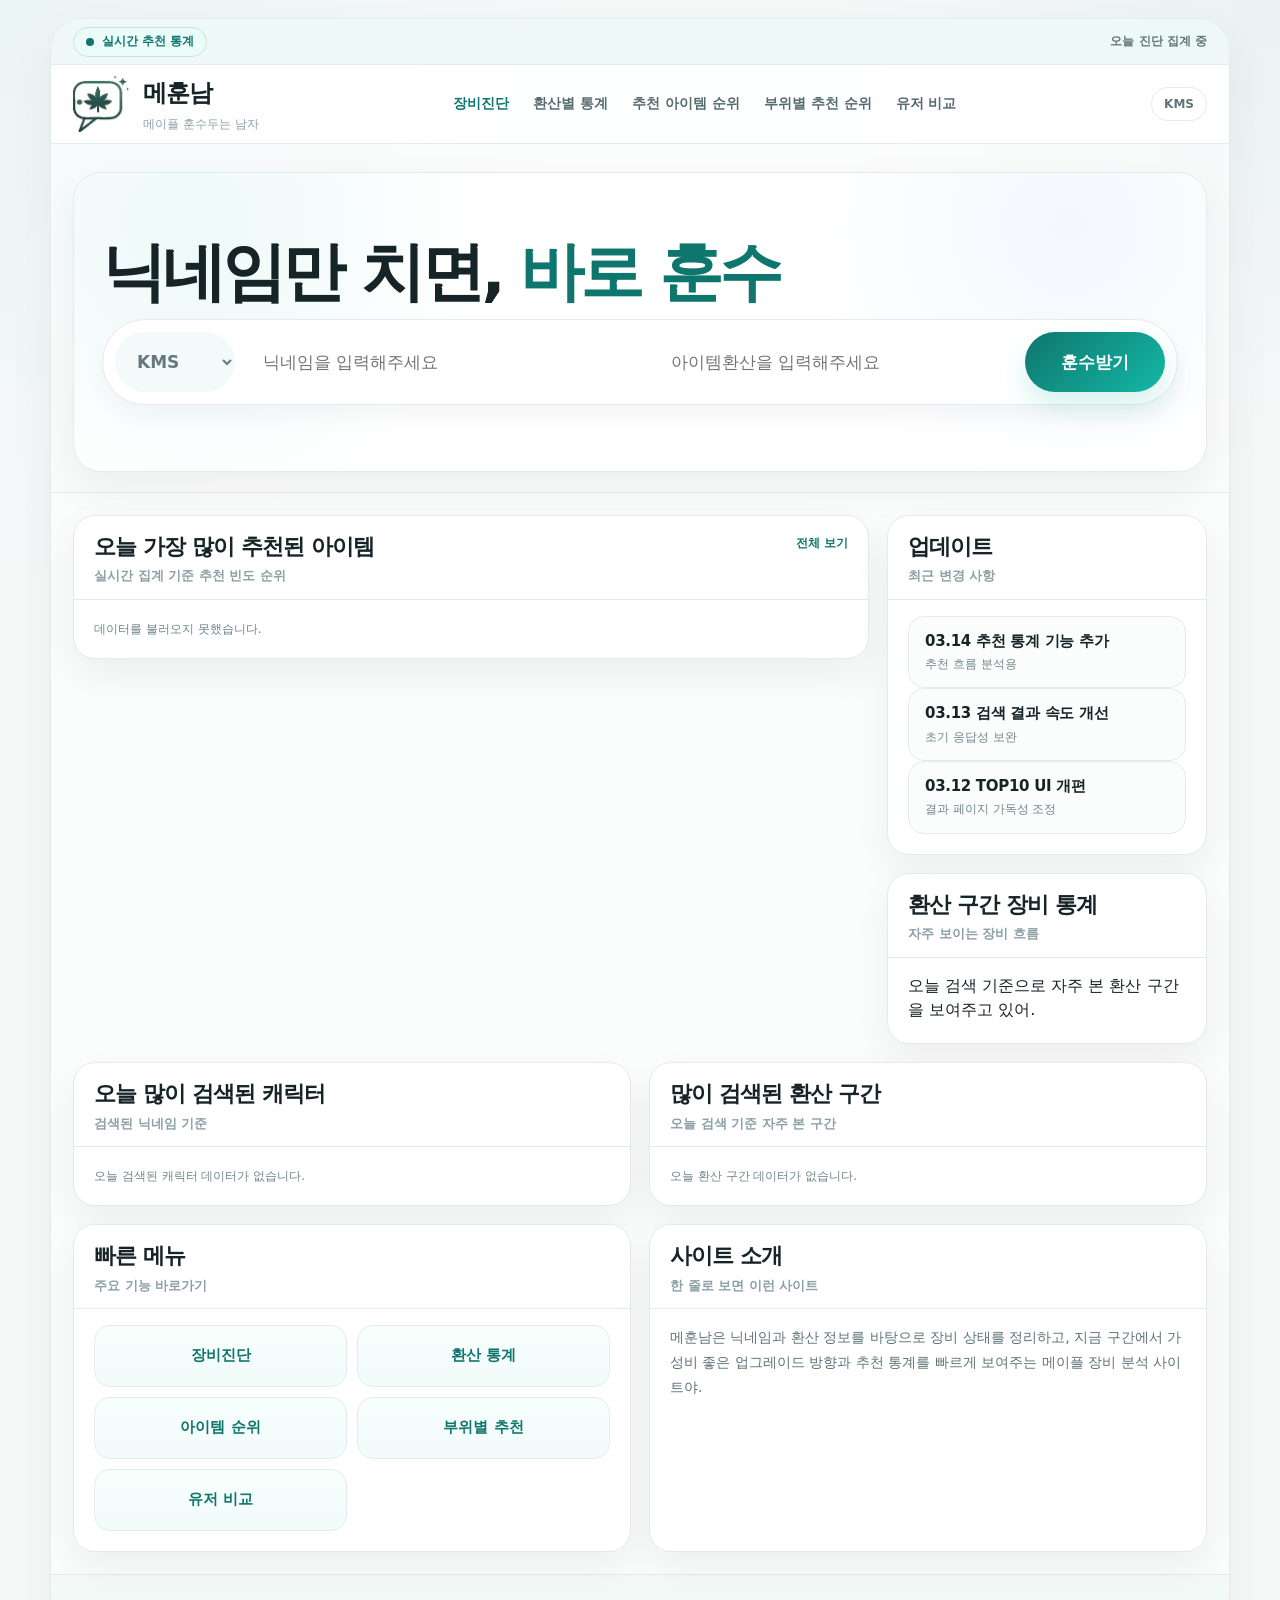
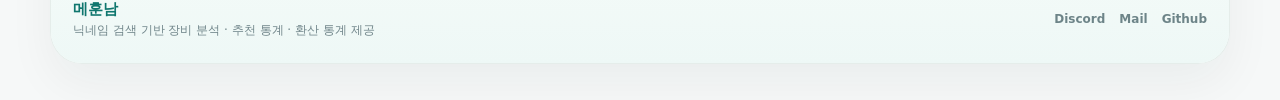
==== commit 7a146a7a: "Fix home hwan bucket ordering" ====
--- a/index.html
+++ b/index.html
@@ -174,6 +174,6 @@
     </div>
   </main>
 
-  <script src="/script.js?v=17"></script>
+  <script src="/script.js?v=18"></script>
 </body>
 </html>
--- a/style.css
+++ b/style.css
@@ -66,23 +66,16 @@
   gap:20px;
   align-items:center;
 }
-.brand{display:flex;align-items:center;gap:12px;min-width:0}
+.brand{display:flex;align-items:center;gap:12px}
 .brand-badge{
-  width:56px;
-  height:56px;
-  flex:0 0 56px;
-  display:block;
-  background:url("/logo-a-header.svg") center/contain no-repeat;
-  color:transparent;
-  font-size:0;
-  line-height:0;
-  text-indent:-9999px;
-  overflow:hidden;
-  border-radius:0;
-  box-shadow:none;
-}
-.brand-copy strong{display:block;font-size:24px;font-weight:900;letter-spacing:-.04em;line-height:1.05}
-.brand-copy span{display:block;margin-top:4px;font-size:12px;color:var(--text-3);line-height:1.25;white-space:nowrap}
+  width:48px;height:48px;border-radius:16px;
+  background:linear-gradient(135deg,var(--navy),var(--mint));
+  color:#fff;display:grid;place-items:center;
+  font-size:16px;font-weight:900;
+  box-shadow:0 14px 28px rgba(20,184,166,.18)
+}
+.brand-copy strong{display:block;font-size:24px;font-weight:900;letter-spacing:-.04em}
+.brand-copy span{display:block;margin-top:3px;font-size:12px;color:var(--text-3)}
 .main-nav{display:flex;justify-content:center;gap:24px;flex-wrap:wrap}
 .main-nav a{font-size:14px;font-weight:800;color:#566b70}
 .main-nav a.active{color:var(--navy)}
@@ -238,7 +231,7 @@
   .container{width:min(1180px, calc(100% - 20px))}
   .top-strip,.site-header,.hero,.home-section,.page-hero,.footer{padding-left:14px;padding-right:14px}
   .frame{border-radius:22px}
-  .brand-badge{width:48px;height:48px;flex-basis:48px}
+  .brand-badge{width:42px;height:42px;border-radius:14px;font-size:14px}
   .brand-copy strong{font-size:20px}
   .hero-title{font-size:34px}
   .header-actions{display:none}
@@ -292,3 +285,100 @@
     grid-template-columns:1fr !important;
   }
 }
+
+
+/* ===== final logo + mobile fix ===== */
+.brand-badge{
+  width:56px !important;
+  height:56px !important;
+  border-radius:0 !important;
+  background:transparent !important;
+  box-shadow:none !important;
+  color:transparent !important;
+  font-size:0 !important;
+  line-height:0 !important;
+  text-indent:-9999px !important;
+  overflow:hidden !important;
+  background-image:url('/logo-light-a-exact.png') !important;
+  background-repeat:no-repeat !important;
+  background-position:center !important;
+  background-size:contain !important;
+  flex:0 0 56px !important;
+}
+.brand{
+  gap:14px !important;
+}
+@media (max-width:760px){
+  .brand-badge{
+    width:48px !important;
+    height:48px !important;
+    flex-basis:48px !important;
+  }
+  .site-header{
+    padding-left:12px !important;
+    padding-right:12px !important;
+  }
+  .header-inner{
+    grid-template-columns:1fr !important;
+    gap:12px !important;
+    min-height:auto !important;
+    padding:10px 0 !important;
+  }
+  .main-nav{
+    overflow-x:auto !important;
+    white-space:nowrap !important;
+    flex-wrap:nowrap !important;
+    justify-content:flex-start !important;
+    padding-bottom:2px !important;
+  }
+  .main-nav::-webkit-scrollbar{display:none;}
+  .hero-grid,
+  .home-grid,
+  .bottom-grid,
+  .right-col,
+  .left-col,
+  .compare-grid,
+  .grid-2{
+    grid-template-columns:1fr !important;
+    display:grid !important;
+    gap:14px !important;
+  }
+  .hero,
+  .home-section{
+    padding-left:12px !important;
+    padding-right:12px !important;
+  }
+  .hero-panel{
+    min-height:auto !important;
+    padding:18px !important;
+  }
+  .hero-title{
+    font-size:38px !important;
+    line-height:1.12 !important;
+    margin-bottom:14px !important;
+  }
+  .search-pill{
+    grid-template-columns:1fr !important;
+    padding:10px !important;
+  }
+  .search-pill input,
+  .search-pill select,
+  .search-pill button{
+    height:52px !important;
+    font-size:16px !important;
+  }
+  .today-rec-hero{
+    grid-template-columns:36px 1fr 56px !important;
+    padding:12px !important;
+  }
+  .today-rec-row{
+    grid-template-columns:32px 1fr 52px !important;
+    padding:10px 12px !important;
+  }
+  .card-head{
+    padding:16px 16px 12px !important;
+  }
+  .card-body{
+    padding:14px 16px 16px !important;
+  }
+}
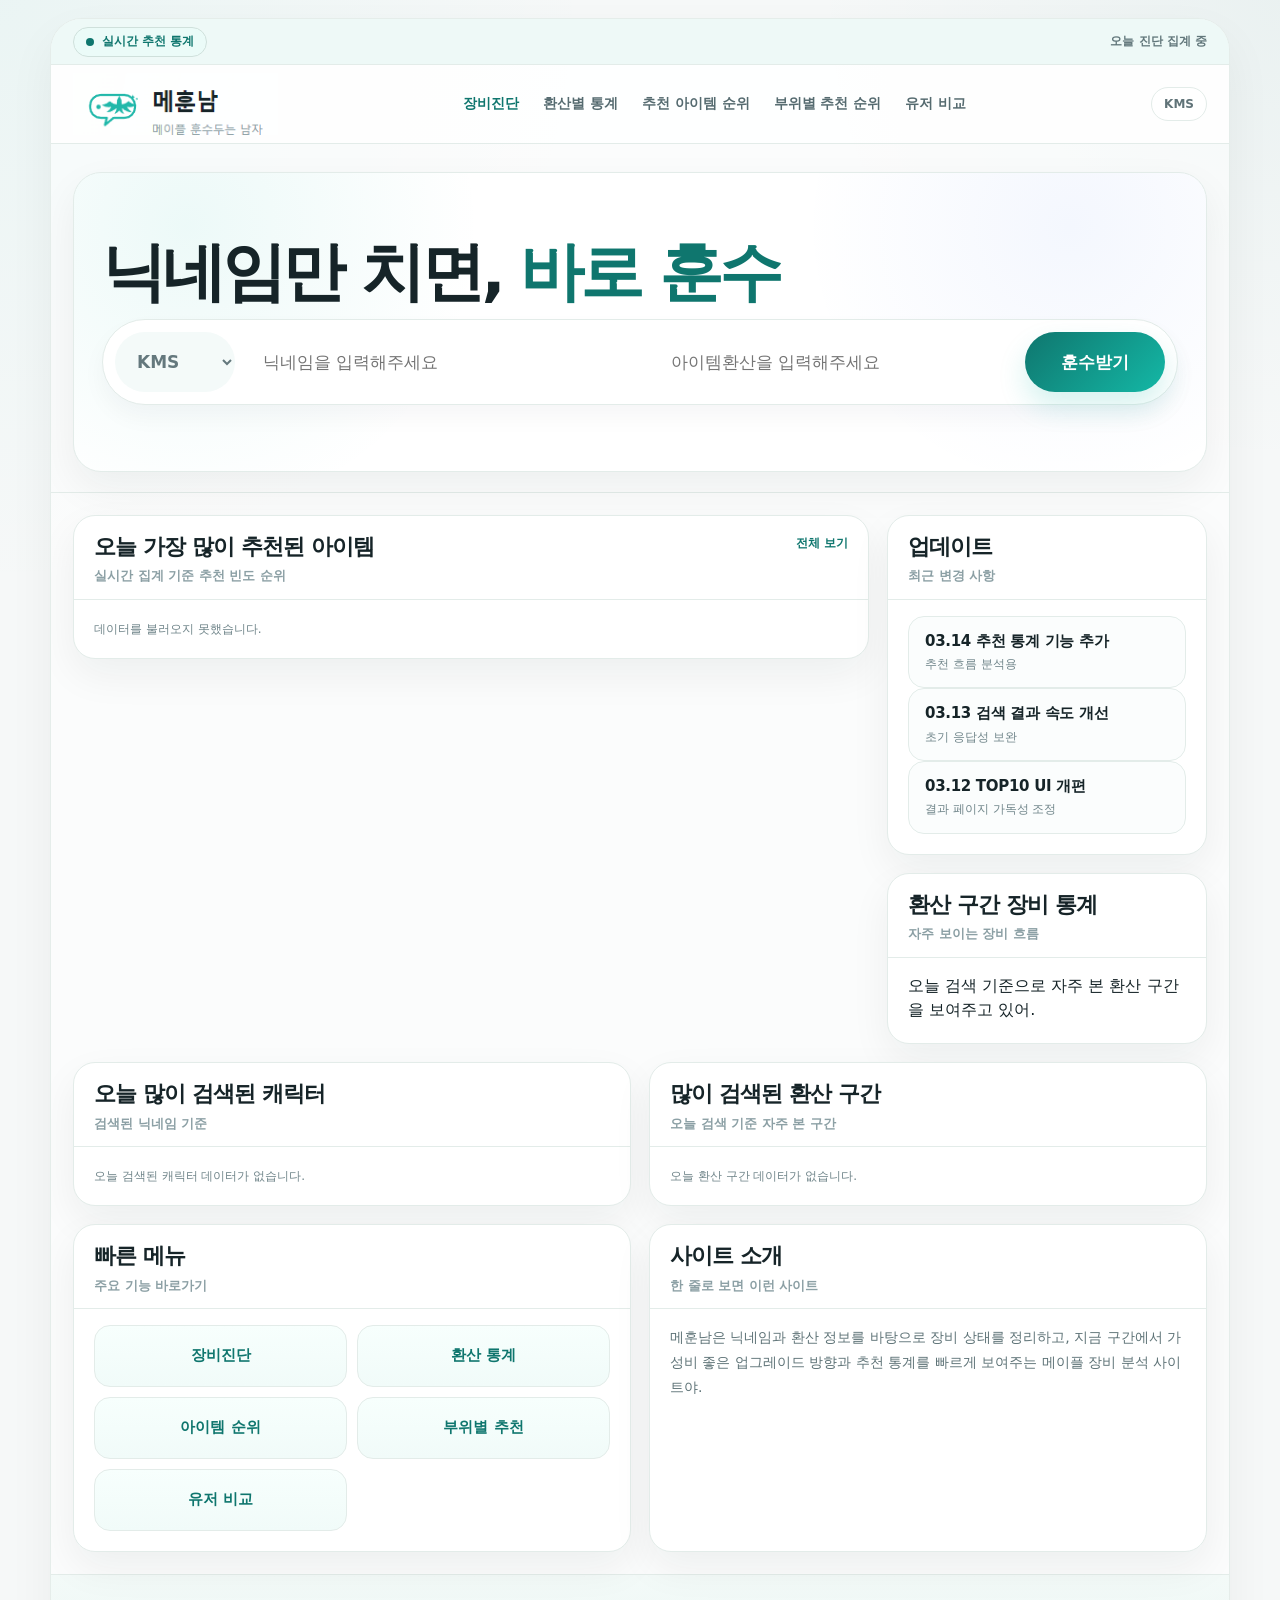
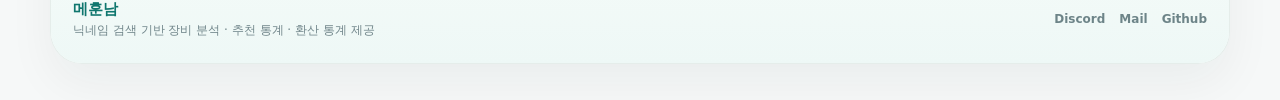
==== commit 98b94006: "Add files via upload" ====
--- a/index.html
+++ b/index.html
@@ -1,179 +1,173 @@
-﻿<!DOCTYPE html>
-<html lang="ko">
-<head>
-  <meta charset="UTF-8" />
-  <meta name="viewport" content="width=device-width, initial-scale=1.0" />
-  <title>메훈남</title>
-  <link rel="stylesheet" href="/style.css?v=40" />
-</head>
-<body>
-  <main class="page-shell">
-    <div class="container">
-      <div class="frame">
-        <div class="top-strip">
-          <div class="live-pill"><span class="live-dot"></span>실시간 추천 통계</div>
+<!DOCTYPE html>
+<html lang="ko">
+<head>
+  <meta charset="UTF-8" />
+  <meta name="viewport" content="width=device-width, initial-scale=1.0" />
+  <title>메훈남</title>
+  <link rel="stylesheet" href="/style.css?v=40" />
+</head>
+<body>
+  <main class="page-shell">
+    <div class="container">
+      <div class="frame">
+        <div class="top-strip">
+          <div class="live-pill"><span class="live-dot"></span>실시간 추천 통계</div>
           <div class="top-meta" id="dailyDiagnosisCount">오늘 진단 집계 중</div>
-        </div>
-
-        <header class="site-header">
-          <div class="header-inner">
-            <a href="/index.html" class="brand">
-              <div class="brand-badge">메훈</div>
-              <div class="brand-copy">
-                <strong>메훈남</strong>
-                <span>메이플 훈수두는 남자</span>
-              </div>
-            </a>
-
-            <nav class="main-nav">
-              <a href="/result.html" class="active">장비진단</a>
-              <a href="/stats-hwan.html">환산별 통계</a>
-              <a href="/ranking-items.html">추천 아이템 순위</a>
-              <a href="/ranking-slot.html">부위별 추천 순위</a>
-              <a href="/compare.html">유저 비교</a>
-            </nav>
-
+        </div>
+
+        <header class="site-header">
+          <div class="header-inner">
+            <a href="/index.html" class="brand"><img class="brand-logo" src="/logo-full.png" alt="메훈남" /></a>
+
+            <nav class="main-nav">
+              <a href="/result.html" class="active">장비진단</a>
+              <a href="/stats-hwan.html">환산별 통계</a>
+              <a href="/ranking-items.html">추천 아이템 순위</a>
+              <a href="/ranking-slot.html">부위별 추천 순위</a>
+              <a href="/compare.html">유저 비교</a>
+            </nav>
+
             <div class="header-actions">
               <button type="button" class="action-chip">KMS</button>
-            </div>
-          </div>
-        </header>
-
-        <section class="hero">
-          <div class="hero-grid">
-            <div class="hero-panel">
-              <h1 class="hero-title">닉네임만 치면, <strong>바로 훈수</strong></h1>-
-              <div class="search-pill">
-                <select aria-label="서버">
-                  <option>KMS</option>
-                </select>
-                <input id="nicknameInput" type="text" placeholder="닉네임을 입력해주세요" />
-                <input id="hwanInput" type="text" placeholder="아이템환산을 입력해주세요" />
-                <button id="searchBtn" type="button">훈수받기</button>
-              </div>
-            </div>
-          </div>
-        </section>
-
-        <section class="home-section">
-          <div class="home-grid">
-            <div class="left-col">
-              <section class="card">
-                <div class="card-head">
-                  <div>
-                    <div class="card-title">오늘 가장 많이 추천된 아이템</div>
-                    <div class="card-sub">실시간 집계 기준 추천 빈도 순위</div>
-                  </div>
-                  <a href="/ranking-items.html" class="card-link">전체 보기</a>
-                </div>
-                <div class="card-body">
-                  <div id="recommendedItemsToday">데이터를 불러오는 중...</div>
-                </div>
-              </section>
-            </div>
-
-            <div class="right-col">
-              <section class="card">
-                <div class="card-head">
-                  <div>
-                    <div class="card-title">업데이트</div>
-                    <div class="card-sub">최근 변경 사항</div>
-                  </div>
-                </div>
-                <div class="card-body">
-                  <div class="simple-rank-card"><div class="simple-rank-title">03.14 추천 통계 기능 추가</div><div class="simple-rank-sub">추천 흐름 분석용</div></div>
-                  <div class="simple-rank-card"><div class="simple-rank-title">03.13 검색 결과 속도 개선</div><div class="simple-rank-sub">초기 응답성 보완</div></div>
-                  <div class="simple-rank-card"><div class="simple-rank-title">03.12 TOP10 UI 개편</div><div class="simple-rank-sub">결과 페이지 가독성 조정</div></div>
-                </div>
-              </section>
-
-              <section class="card">
-                <div class="card-head">
-                  <div>
-                    <div class="card-title">환산 구간 장비 통계</div>
-                    <div class="card-sub">자주 보이는 장비 흐름</div>
-                  </div>
-                </div>
-                <div class="card-body">
-                  <div id="hwanSummaryText">데이터를 불러오는 중...</div>
-                </div>
-              </section>
-            </div>
-          </div>
-
-          <div class="bottom-grid">
-            <section class="card">
-              <div class="card-head">
-                <div>
-                  <div class="card-title">오늘 많이 검색된 캐릭터</div>
-                  <div class="card-sub">검색된 닉네임 기준</div>
-                </div>
-              </div>
-              <div class="card-body">
-                <div id="searchedCharactersToday">데이터를 불러오는 중...</div>
-              </div>
-            </section>
-
-            <section class="card">
-              <div class="card-head">
-                <div>
-                  <div class="card-title">많이 검색된 환산 구간</div>
-                  <div class="card-sub">오늘 검색 기준 자주 본 구간</div>
-                </div>
-              </div>
-              <div class="card-body">
-                <div id="hwanBucketsToday">데이터를 불러오는 중...</div>
-              </div>
-            </section>
-
-            <section class="card">
-              <div class="card-head">
-                <div>
-                  <div class="card-title">빠른 메뉴</div>
-                  <div class="card-sub">주요 기능 바로가기</div>
-                </div>
-              </div>
-              <div class="card-body quick-menu-list">
-                <a href="/result.html" class="quick-menu-button">장비진단</a>
-                <a href="/stats-hwan.html" class="quick-menu-button">환산 통계</a>
-                <a href="/ranking-items.html" class="quick-menu-button">아이템 순위</a>
-                <a href="/ranking-slot.html" class="quick-menu-button">부위별 추천</a>
-                <a href="/compare.html" class="quick-menu-button">유저 비교</a>
-              </div>
-            </section>
-
-            <section class="card">
-              <div class="card-head">
-                <div>
-                  <div class="card-title">사이트 소개</div>
-                  <div class="card-sub">한 줄로 보면 이런 사이트</div>
-                </div>
-              </div>
-              <div class="card-body site-intro">
-                메훈남은 닉네임과 환산 정보를 바탕으로 장비 상태를 정리하고, 지금 구간에서 가성비 좋은 업그레이드 방향과 추천 통계를 빠르게 보여주는 메이플 장비 분석 사이트야.
-              </div>
-            </section>
-          </div>
-        </section>
-
-        <footer class="footer">
-          <div class="footer-inner">
-            <div>
-              <div class="footer-title">메훈남</div>
-              <div class="footer-sub">닉네임 검색 기반 장비 분석 · 추천 통계 · 환산 통계 제공</div>
-            </div>
-            <div class="footer-links">
-              <a href="#">Discord</a>
-              <a href="#">Mail</a>
-              <a href="#">Github</a>
-            </div>
-          </div>
-        </footer>
-      </div>
-    </div>
-  </main>
-
-  <script src="/script.js?v=18"></script>
-</body>
-</html>
+            </div>
+          </div>
+        </header>
+
+        <section class="hero">
+          <div class="hero-grid">
+            <div class="hero-panel">
+              <h1 class="hero-title">닉네임만 치면, <strong>바로 훈수</strong></h1>
+
+              <div class="search-pill">
+                <select aria-label="서버">
+                  <option>KMS</option>
+                </select>
+                <input id="nicknameInput" type="text" placeholder="닉네임을 입력해주세요" />
+                <input id="hwanInput" type="text" placeholder="아이템환산을 입력해주세요" />
+                <button id="searchBtn" type="button">훈수받기</button>
+              </div>
+            </div>
+          </div>
+        </section>
+
+        <section class="home-section">
+          <div class="home-grid">
+            <div class="left-col">
+              <section class="card">
+                <div class="card-head">
+                  <div>
+                    <div class="card-title">오늘 가장 많이 추천된 아이템</div>
+                    <div class="card-sub">실시간 집계 기준 추천 빈도 순위</div>
+                  </div>
+                  <a href="/ranking-items.html" class="card-link">전체 보기</a>
+                </div>
+                <div class="card-body">
+                  <div id="recommendedItemsToday">데이터를 불러오는 중...</div>
+                </div>
+              </section>
+            </div>
+
+            <div class="right-col">
+              <section class="card">
+                <div class="card-head">
+                  <div>
+                    <div class="card-title">업데이트</div>
+                    <div class="card-sub">최근 변경 사항</div>
+                  </div>
+                </div>
+                <div class="card-body">
+                  <div class="simple-rank-card"><div class="simple-rank-title">03.14 추천 통계 기능 추가</div><div class="simple-rank-sub">추천 흐름 분석용</div></div>
+                  <div class="simple-rank-card"><div class="simple-rank-title">03.13 검색 결과 속도 개선</div><div class="simple-rank-sub">초기 응답성 보완</div></div>
+                  <div class="simple-rank-card"><div class="simple-rank-title">03.12 TOP10 UI 개편</div><div class="simple-rank-sub">결과 페이지 가독성 조정</div></div>
+                </div>
+              </section>
+
+              <section class="card">
+                <div class="card-head">
+                  <div>
+                    <div class="card-title">환산 구간 장비 통계</div>
+                    <div class="card-sub">자주 보이는 장비 흐름</div>
+                  </div>
+                </div>
+                <div class="card-body">
+                  <div id="hwanSummaryText">데이터를 불러오는 중...</div>
+                </div>
+              </section>
+            </div>
+          </div>
+
+          <div class="bottom-grid">
+            <section class="card">
+              <div class="card-head">
+                <div>
+                  <div class="card-title">오늘 많이 검색된 캐릭터</div>
+                  <div class="card-sub">검색된 닉네임 기준</div>
+                </div>
+              </div>
+              <div class="card-body">
+                <div id="searchedCharactersToday">데이터를 불러오는 중...</div>
+              </div>
+            </section>
+
+            <section class="card">
+              <div class="card-head">
+                <div>
+                  <div class="card-title">많이 검색된 환산 구간</div>
+                  <div class="card-sub">오늘 검색 기준 자주 본 구간</div>
+                </div>
+              </div>
+              <div class="card-body">
+                <div id="hwanBucketsToday">데이터를 불러오는 중...</div>
+              </div>
+            </section>
+
+            <section class="card">
+              <div class="card-head">
+                <div>
+                  <div class="card-title">빠른 메뉴</div>
+                  <div class="card-sub">주요 기능 바로가기</div>
+                </div>
+              </div>
+              <div class="card-body quick-menu-list">
+                <a href="/result.html" class="quick-menu-button">장비진단</a>
+                <a href="/stats-hwan.html" class="quick-menu-button">환산 통계</a>
+                <a href="/ranking-items.html" class="quick-menu-button">아이템 순위</a>
+                <a href="/ranking-slot.html" class="quick-menu-button">부위별 추천</a>
+                <a href="/compare.html" class="quick-menu-button">유저 비교</a>
+              </div>
+            </section>
+
+            <section class="card">
+              <div class="card-head">
+                <div>
+                  <div class="card-title">사이트 소개</div>
+                  <div class="card-sub">한 줄로 보면 이런 사이트</div>
+                </div>
+              </div>
+              <div class="card-body site-intro">
+                메훈남은 닉네임과 환산 정보를 바탕으로 장비 상태를 정리하고, 지금 구간에서 가성비 좋은 업그레이드 방향과 추천 통계를 빠르게 보여주는 메이플 장비 분석 사이트야.
+              </div>
+            </section>
+          </div>
+        </section>
+
+        <footer class="footer">
+          <div class="footer-inner">
+            <div>
+              <div class="footer-title">메훈남</div>
+              <div class="footer-sub">닉네임 검색 기반 장비 분석 · 추천 통계 · 환산 통계 제공</div>
+            </div>
+            <div class="footer-links">
+              <a href="#">Discord</a>
+              <a href="#">Mail</a>
+              <a href="#">Github</a>
+            </div>
+          </div>
+        </footer>
+      </div>
+    </div>
+  </main>
+
+  <script src="/script.js?v=17"></script>
+</body>
+</html>
--- a/style.css
+++ b/style.css
@@ -287,98 +287,54 @@
 }
 
 
-/* ===== final logo + mobile fix ===== */
-.brand-badge{
-  width:56px !important;
-  height:56px !important;
-  border-radius:0 !important;
-  background:transparent !important;
-  box-shadow:none !important;
-  color:transparent !important;
-  font-size:0 !important;
-  line-height:0 !important;
-  text-indent:-9999px !important;
-  overflow:hidden !important;
-  background-image:url('/logo-light-a-exact.png') !important;
-  background-repeat:no-repeat !important;
-  background-position:center !important;
-  background-size:contain !important;
-  flex:0 0 56px !important;
-}
+/* exact logo replacement */
 .brand{
-  gap:14px !important;
-}
-@media (max-width:760px){
-  .brand-badge{
-    width:48px !important;
-    height:48px !important;
-    flex-basis:48px !important;
-  }
-  .site-header{
-    padding-left:12px !important;
-    padding-right:12px !important;
-  }
-  .header-inner{
-    grid-template-columns:1fr !important;
-    gap:12px !important;
-    min-height:auto !important;
-    padding:10px 0 !important;
-  }
-  .main-nav{
-    overflow-x:auto !important;
-    white-space:nowrap !important;
-    flex-wrap:nowrap !important;
-    justify-content:flex-start !important;
-    padding-bottom:2px !important;
-  }
-  .main-nav::-webkit-scrollbar{display:none;}
+  display:inline-flex;
+  align-items:center;
+  gap:0;
+}
+.brand-logo{
+  display:block;
+  width:205px;
+  max-width:100%;
+  height:auto;
+}
+.brand-badge,.brand-copy{display:none !important;}
+
+/* stronger mobile layout fix */
+@media (max-width:1100px){
   .hero-grid,
   .home-grid,
   .bottom-grid,
-  .right-col,
+  .compare-grid,
+  .grid-2,
   .left-col,
-  .compare-grid,
-  .grid-2{
-    grid-template-columns:1fr !important;
+  .right-col{
+    grid-template-columns:1fr !important;
+  }
+}
+
+@media (max-width:760px){
+  .header-inner{
+    grid-template-columns:1fr !important;
+    gap:10px;
+  }
+  .brand-logo{width:190px;}
+  .home-grid,
+  .bottom-grid,
+  .left-col,
+  .right-col{
     display:grid !important;
-    gap:14px !important;
-  }
-  .hero,
-  .home-section{
-    padding-left:12px !important;
-    padding-right:12px !important;
-  }
-  .hero-panel{
-    min-height:auto !important;
-    padding:18px !important;
-  }
-  .hero-title{
-    font-size:38px !important;
-    line-height:1.12 !important;
-    margin-bottom:14px !important;
-  }
+    grid-template-columns:1fr !important;
+    gap:16px !important;
+  }
+  .home-section{overflow:hidden;}
   .search-pill{
     grid-template-columns:1fr !important;
-    padding:10px !important;
-  }
+  }
+  .search-pill select,
   .search-pill input,
-  .search-pill select,
   .search-pill button{
-    height:52px !important;
-    font-size:16px !important;
-  }
-  .today-rec-hero{
-    grid-template-columns:36px 1fr 56px !important;
-    padding:12px !important;
-  }
-  .today-rec-row{
-    grid-template-columns:32px 1fr 52px !important;
-    padding:10px 12px !important;
-  }
-  .card-head{
-    padding:16px 16px 12px !important;
-  }
-  .card-body{
-    padding:14px 16px 16px !important;
-  }
-}
+    width:100%;
+  }
+}
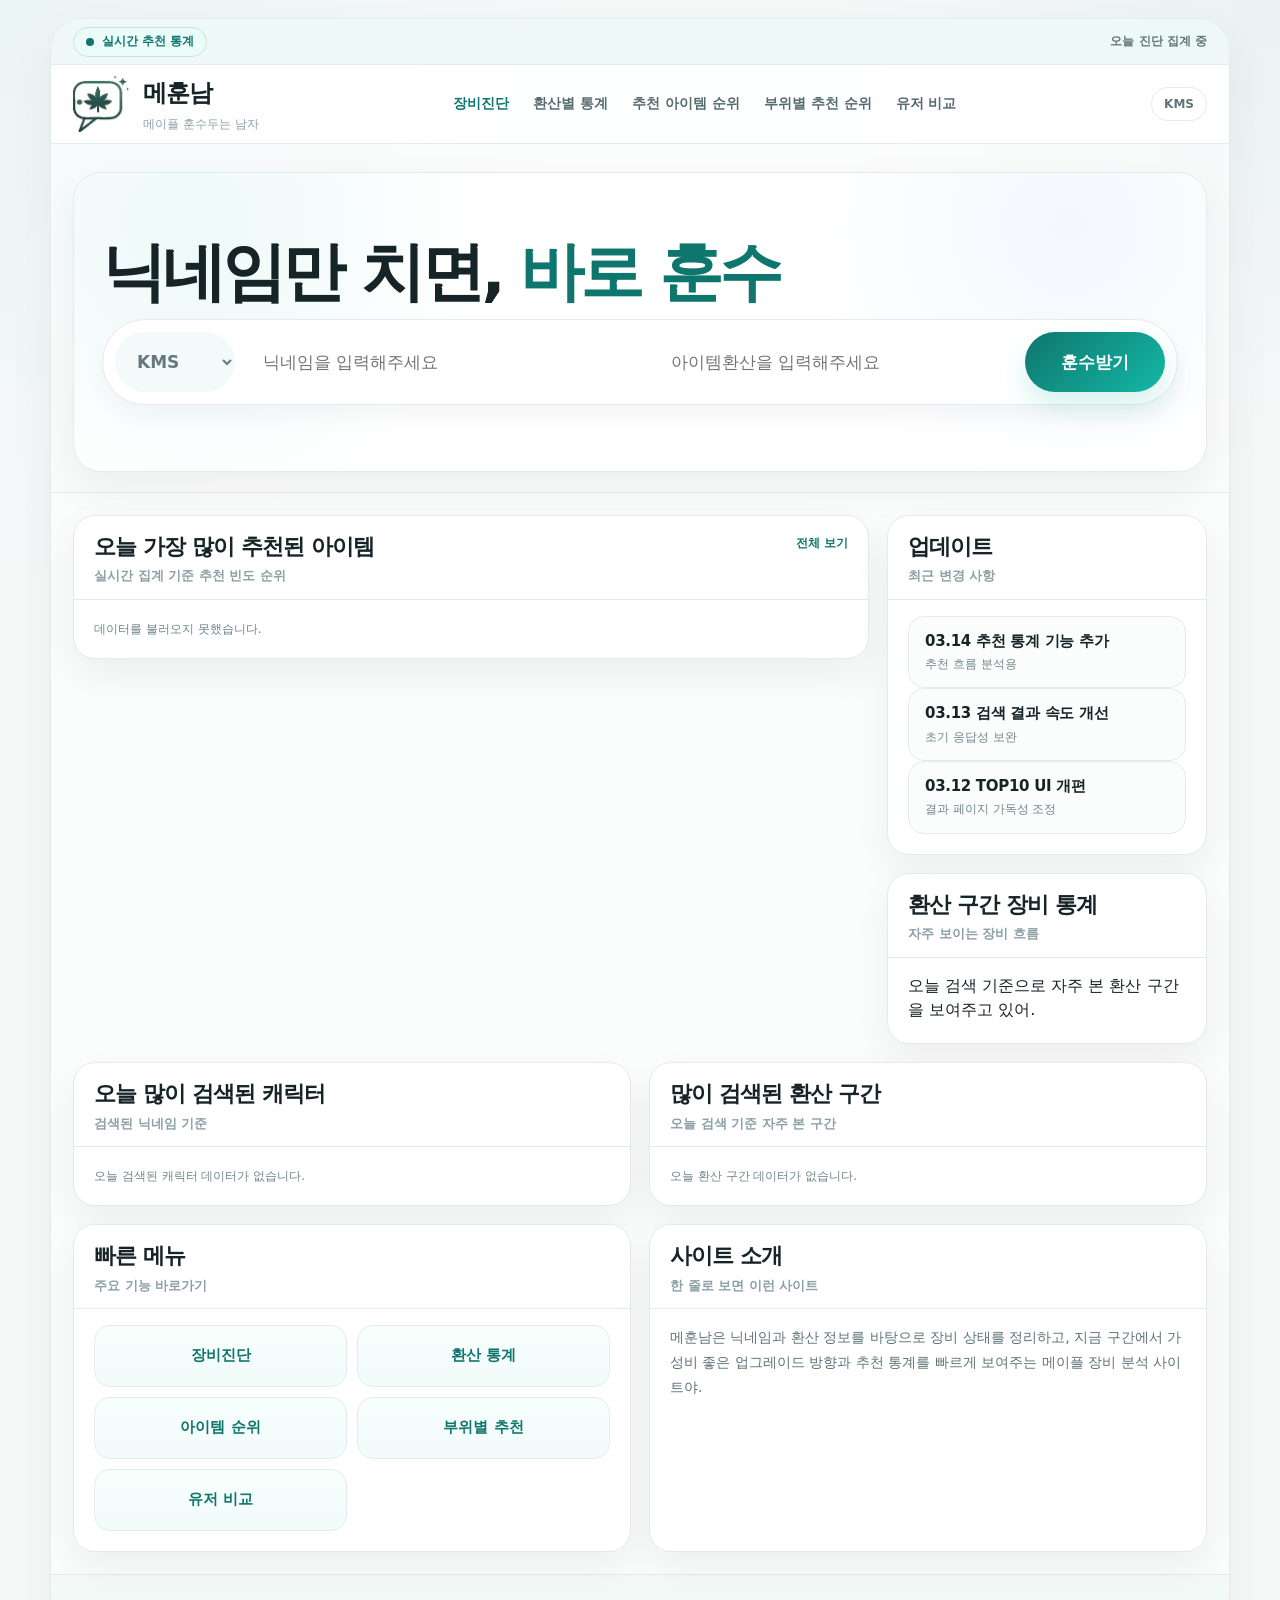
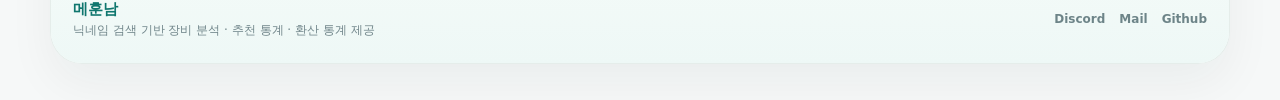
==== commit 5d007dfa: "Add files via upload" ====
--- a/index.html
+++ b/index.html
@@ -1,173 +1,179 @@
-<!DOCTYPE html>
-<html lang="ko">
-<head>
-  <meta charset="UTF-8" />
-  <meta name="viewport" content="width=device-width, initial-scale=1.0" />
-  <title>메훈남</title>
-  <link rel="stylesheet" href="/style.css?v=40" />
-</head>
-<body>
-  <main class="page-shell">
-    <div class="container">
-      <div class="frame">
-        <div class="top-strip">
-          <div class="live-pill"><span class="live-dot"></span>실시간 추천 통계</div>
+﻿<!DOCTYPE html>
+<html lang="ko">
+<head>
+  <meta charset="UTF-8" />
+  <meta name="viewport" content="width=device-width, initial-scale=1.0" />
+  <title>메훈남</title>
+  <link rel="stylesheet" href="/style.css?v=40" />
+</head>
+<body>
+  <main class="page-shell">
+    <div class="container">
+      <div class="frame">
+        <div class="top-strip">
+          <div class="live-pill"><span class="live-dot"></span>실시간 추천 통계</div>
           <div class="top-meta" id="dailyDiagnosisCount">오늘 진단 집계 중</div>
-        </div>
-
-        <header class="site-header">
-          <div class="header-inner">
-            <a href="/index.html" class="brand"><img class="brand-logo" src="/logo-full.png" alt="메훈남" /></a>
-
-            <nav class="main-nav">
-              <a href="/result.html" class="active">장비진단</a>
-              <a href="/stats-hwan.html">환산별 통계</a>
-              <a href="/ranking-items.html">추천 아이템 순위</a>
-              <a href="/ranking-slot.html">부위별 추천 순위</a>
-              <a href="/compare.html">유저 비교</a>
-            </nav>
-
+        </div>
+
+        <header class="site-header">
+          <div class="header-inner">
+            <a href="/index.html" class="brand">
+              <div class="brand-badge">메훈</div>
+              <div class="brand-copy">
+                <strong>메훈남</strong>
+                <span>메이플 훈수두는 남자</span>
+              </div>
+            </a>
+
+            <nav class="main-nav">
+              <a href="/result.html" class="active">장비진단</a>
+              <a href="/stats-hwan.html">환산별 통계</a>
+              <a href="/ranking-items.html">추천 아이템 순위</a>
+              <a href="/ranking-slot.html">부위별 추천 순위</a>
+              <a href="/compare.html">유저 비교</a>
+            </nav>
+
             <div class="header-actions">
               <button type="button" class="action-chip">KMS</button>
-            </div>
-          </div>
-        </header>
-
-        <section class="hero">
-          <div class="hero-grid">
-            <div class="hero-panel">
-              <h1 class="hero-title">닉네임만 치면, <strong>바로 훈수</strong></h1>
-
-              <div class="search-pill">
-                <select aria-label="서버">
-                  <option>KMS</option>
-                </select>
-                <input id="nicknameInput" type="text" placeholder="닉네임을 입력해주세요" />
-                <input id="hwanInput" type="text" placeholder="아이템환산을 입력해주세요" />
-                <button id="searchBtn" type="button">훈수받기</button>
-              </div>
-            </div>
-          </div>
-        </section>
-
-        <section class="home-section">
-          <div class="home-grid">
-            <div class="left-col">
-              <section class="card">
-                <div class="card-head">
-                  <div>
-                    <div class="card-title">오늘 가장 많이 추천된 아이템</div>
-                    <div class="card-sub">실시간 집계 기준 추천 빈도 순위</div>
-                  </div>
-                  <a href="/ranking-items.html" class="card-link">전체 보기</a>
-                </div>
-                <div class="card-body">
-                  <div id="recommendedItemsToday">데이터를 불러오는 중...</div>
-                </div>
-              </section>
-            </div>
-
-            <div class="right-col">
-              <section class="card">
-                <div class="card-head">
-                  <div>
-                    <div class="card-title">업데이트</div>
-                    <div class="card-sub">최근 변경 사항</div>
-                  </div>
-                </div>
-                <div class="card-body">
-                  <div class="simple-rank-card"><div class="simple-rank-title">03.14 추천 통계 기능 추가</div><div class="simple-rank-sub">추천 흐름 분석용</div></div>
-                  <div class="simple-rank-card"><div class="simple-rank-title">03.13 검색 결과 속도 개선</div><div class="simple-rank-sub">초기 응답성 보완</div></div>
-                  <div class="simple-rank-card"><div class="simple-rank-title">03.12 TOP10 UI 개편</div><div class="simple-rank-sub">결과 페이지 가독성 조정</div></div>
-                </div>
-              </section>
-
-              <section class="card">
-                <div class="card-head">
-                  <div>
-                    <div class="card-title">환산 구간 장비 통계</div>
-                    <div class="card-sub">자주 보이는 장비 흐름</div>
-                  </div>
-                </div>
-                <div class="card-body">
-                  <div id="hwanSummaryText">데이터를 불러오는 중...</div>
-                </div>
-              </section>
-            </div>
-          </div>
-
-          <div class="bottom-grid">
-            <section class="card">
-              <div class="card-head">
-                <div>
-                  <div class="card-title">오늘 많이 검색된 캐릭터</div>
-                  <div class="card-sub">검색된 닉네임 기준</div>
-                </div>
-              </div>
-              <div class="card-body">
-                <div id="searchedCharactersToday">데이터를 불러오는 중...</div>
-              </div>
-            </section>
-
-            <section class="card">
-              <div class="card-head">
-                <div>
-                  <div class="card-title">많이 검색된 환산 구간</div>
-                  <div class="card-sub">오늘 검색 기준 자주 본 구간</div>
-                </div>
-              </div>
-              <div class="card-body">
-                <div id="hwanBucketsToday">데이터를 불러오는 중...</div>
-              </div>
-            </section>
-
-            <section class="card">
-              <div class="card-head">
-                <div>
-                  <div class="card-title">빠른 메뉴</div>
-                  <div class="card-sub">주요 기능 바로가기</div>
-                </div>
-              </div>
-              <div class="card-body quick-menu-list">
-                <a href="/result.html" class="quick-menu-button">장비진단</a>
-                <a href="/stats-hwan.html" class="quick-menu-button">환산 통계</a>
-                <a href="/ranking-items.html" class="quick-menu-button">아이템 순위</a>
-                <a href="/ranking-slot.html" class="quick-menu-button">부위별 추천</a>
-                <a href="/compare.html" class="quick-menu-button">유저 비교</a>
-              </div>
-            </section>
-
-            <section class="card">
-              <div class="card-head">
-                <div>
-                  <div class="card-title">사이트 소개</div>
-                  <div class="card-sub">한 줄로 보면 이런 사이트</div>
-                </div>
-              </div>
-              <div class="card-body site-intro">
-                메훈남은 닉네임과 환산 정보를 바탕으로 장비 상태를 정리하고, 지금 구간에서 가성비 좋은 업그레이드 방향과 추천 통계를 빠르게 보여주는 메이플 장비 분석 사이트야.
-              </div>
-            </section>
-          </div>
-        </section>
-
-        <footer class="footer">
-          <div class="footer-inner">
-            <div>
-              <div class="footer-title">메훈남</div>
-              <div class="footer-sub">닉네임 검색 기반 장비 분석 · 추천 통계 · 환산 통계 제공</div>
-            </div>
-            <div class="footer-links">
-              <a href="#">Discord</a>
-              <a href="#">Mail</a>
-              <a href="#">Github</a>
-            </div>
-          </div>
-        </footer>
-      </div>
-    </div>
-  </main>
-
+            </div>
+          </div>
+        </header>
+
+        <section class="hero">
+          <div class="hero-grid">
+            <div class="hero-panel">
+              <h1 class="hero-title">닉네임만 치면, <strong>바로 훈수</strong></h1>+
+              <div class="search-pill">
+                <select aria-label="서버">
+                  <option>KMS</option>
+                </select>
+                <input id="nicknameInput" type="text" placeholder="닉네임을 입력해주세요" />
+                <input id="hwanInput" type="text" placeholder="아이템환산을 입력해주세요" />
+                <button id="searchBtn" type="button">훈수받기</button>
+              </div>
+            </div>
+          </div>
+        </section>
+
+        <section class="home-section">
+          <div class="home-grid">
+            <div class="left-col">
+              <section class="card">
+                <div class="card-head">
+                  <div>
+                    <div class="card-title">오늘 가장 많이 추천된 아이템</div>
+                    <div class="card-sub">실시간 집계 기준 추천 빈도 순위</div>
+                  </div>
+                  <a href="/ranking-items.html" class="card-link">전체 보기</a>
+                </div>
+                <div class="card-body">
+                  <div id="recommendedItemsToday">데이터를 불러오는 중...</div>
+                </div>
+              </section>
+            </div>
+
+            <div class="right-col">
+              <section class="card">
+                <div class="card-head">
+                  <div>
+                    <div class="card-title">업데이트</div>
+                    <div class="card-sub">최근 변경 사항</div>
+                  </div>
+                </div>
+                <div class="card-body">
+                  <div class="simple-rank-card"><div class="simple-rank-title">03.14 추천 통계 기능 추가</div><div class="simple-rank-sub">추천 흐름 분석용</div></div>
+                  <div class="simple-rank-card"><div class="simple-rank-title">03.13 검색 결과 속도 개선</div><div class="simple-rank-sub">초기 응답성 보완</div></div>
+                  <div class="simple-rank-card"><div class="simple-rank-title">03.12 TOP10 UI 개편</div><div class="simple-rank-sub">결과 페이지 가독성 조정</div></div>
+                </div>
+              </section>
+
+              <section class="card">
+                <div class="card-head">
+                  <div>
+                    <div class="card-title">환산 구간 장비 통계</div>
+                    <div class="card-sub">자주 보이는 장비 흐름</div>
+                  </div>
+                </div>
+                <div class="card-body">
+                  <div id="hwanSummaryText">데이터를 불러오는 중...</div>
+                </div>
+              </section>
+            </div>
+          </div>
+
+          <div class="bottom-grid">
+            <section class="card">
+              <div class="card-head">
+                <div>
+                  <div class="card-title">오늘 많이 검색된 캐릭터</div>
+                  <div class="card-sub">검색된 닉네임 기준</div>
+                </div>
+              </div>
+              <div class="card-body">
+                <div id="searchedCharactersToday">데이터를 불러오는 중...</div>
+              </div>
+            </section>
+
+            <section class="card">
+              <div class="card-head">
+                <div>
+                  <div class="card-title">많이 검색된 환산 구간</div>
+                  <div class="card-sub">오늘 검색 기준 자주 본 구간</div>
+                </div>
+              </div>
+              <div class="card-body">
+                <div id="hwanBucketsToday">데이터를 불러오는 중...</div>
+              </div>
+            </section>
+
+            <section class="card">
+              <div class="card-head">
+                <div>
+                  <div class="card-title">빠른 메뉴</div>
+                  <div class="card-sub">주요 기능 바로가기</div>
+                </div>
+              </div>
+              <div class="card-body quick-menu-list">
+                <a href="/result.html" class="quick-menu-button">장비진단</a>
+                <a href="/stats-hwan.html" class="quick-menu-button">환산 통계</a>
+                <a href="/ranking-items.html" class="quick-menu-button">아이템 순위</a>
+                <a href="/ranking-slot.html" class="quick-menu-button">부위별 추천</a>
+                <a href="/compare.html" class="quick-menu-button">유저 비교</a>
+              </div>
+            </section>
+
+            <section class="card">
+              <div class="card-head">
+                <div>
+                  <div class="card-title">사이트 소개</div>
+                  <div class="card-sub">한 줄로 보면 이런 사이트</div>
+                </div>
+              </div>
+              <div class="card-body site-intro">
+                메훈남은 닉네임과 환산 정보를 바탕으로 장비 상태를 정리하고, 지금 구간에서 가성비 좋은 업그레이드 방향과 추천 통계를 빠르게 보여주는 메이플 장비 분석 사이트야.
+              </div>
+            </section>
+          </div>
+        </section>
+
+        <footer class="footer">
+          <div class="footer-inner">
+            <div>
+              <div class="footer-title">메훈남</div>
+              <div class="footer-sub">닉네임 검색 기반 장비 분석 · 추천 통계 · 환산 통계 제공</div>
+            </div>
+            <div class="footer-links">
+              <a href="#">Discord</a>
+              <a href="#">Mail</a>
+              <a href="#">Github</a>
+            </div>
+          </div>
+        </footer>
+      </div>
+    </div>
+  </main>
+
   <script src="/script.js?v=17"></script>
-</body>
-</html>
+</body>
+</html>
--- a/style.css
+++ b/style.css
@@ -287,54 +287,98 @@
 }
 
 
-/* exact logo replacement */
+/* ===== final logo + mobile fix ===== */
+.brand-badge{
+  width:56px !important;
+  height:56px !important;
+  border-radius:0 !important;
+  background:transparent !important;
+  box-shadow:none !important;
+  color:transparent !important;
+  font-size:0 !important;
+  line-height:0 !important;
+  text-indent:-9999px !important;
+  overflow:hidden !important;
+  background-image:url('/logo-light-a-exact.png') !important;
+  background-repeat:no-repeat !important;
+  background-position:center !important;
+  background-size:contain !important;
+  flex:0 0 56px !important;
+}
 .brand{
-  display:inline-flex;
-  align-items:center;
-  gap:0;
-}
-.brand-logo{
-  display:block;
-  width:205px;
-  max-width:100%;
-  height:auto;
-}
-.brand-badge,.brand-copy{display:none !important;}
-
-/* stronger mobile layout fix */
-@media (max-width:1100px){
+  gap:14px !important;
+}
+@media (max-width:760px){
+  .brand-badge{
+    width:48px !important;
+    height:48px !important;
+    flex-basis:48px !important;
+  }
+  .site-header{
+    padding-left:12px !important;
+    padding-right:12px !important;
+  }
+  .header-inner{
+    grid-template-columns:1fr !important;
+    gap:12px !important;
+    min-height:auto !important;
+    padding:10px 0 !important;
+  }
+  .main-nav{
+    overflow-x:auto !important;
+    white-space:nowrap !important;
+    flex-wrap:nowrap !important;
+    justify-content:flex-start !important;
+    padding-bottom:2px !important;
+  }
+  .main-nav::-webkit-scrollbar{display:none;}
   .hero-grid,
   .home-grid,
   .bottom-grid,
+  .right-col,
+  .left-col,
   .compare-grid,
-  .grid-2,
-  .left-col,
-  .right-col{
+  .grid-2{
     grid-template-columns:1fr !important;
-  }
-}
-
-@media (max-width:760px){
-  .header-inner{
-    grid-template-columns:1fr !important;
-    gap:10px;
-  }
-  .brand-logo{width:190px;}
-  .home-grid,
-  .bottom-grid,
-  .left-col,
-  .right-col{
     display:grid !important;
-    grid-template-columns:1fr !important;
-    gap:16px !important;
-  }
-  .home-section{overflow:hidden;}
+    gap:14px !important;
+  }
+  .hero,
+  .home-section{
+    padding-left:12px !important;
+    padding-right:12px !important;
+  }
+  .hero-panel{
+    min-height:auto !important;
+    padding:18px !important;
+  }
+  .hero-title{
+    font-size:38px !important;
+    line-height:1.12 !important;
+    margin-bottom:14px !important;
+  }
   .search-pill{
     grid-template-columns:1fr !important;
-  }
+    padding:10px !important;
+  }
+  .search-pill input,
   .search-pill select,
-  .search-pill input,
   .search-pill button{
-    width:100%;
-  }
-}
+    height:52px !important;
+    font-size:16px !important;
+  }
+  .today-rec-hero{
+    grid-template-columns:36px 1fr 56px !important;
+    padding:12px !important;
+  }
+  .today-rec-row{
+    grid-template-columns:32px 1fr 52px !important;
+    padding:10px 12px !important;
+  }
+  .card-head{
+    padding:16px 16px 12px !important;
+  }
+  .card-body{
+    padding:14px 16px 16px !important;
+  }
+}
